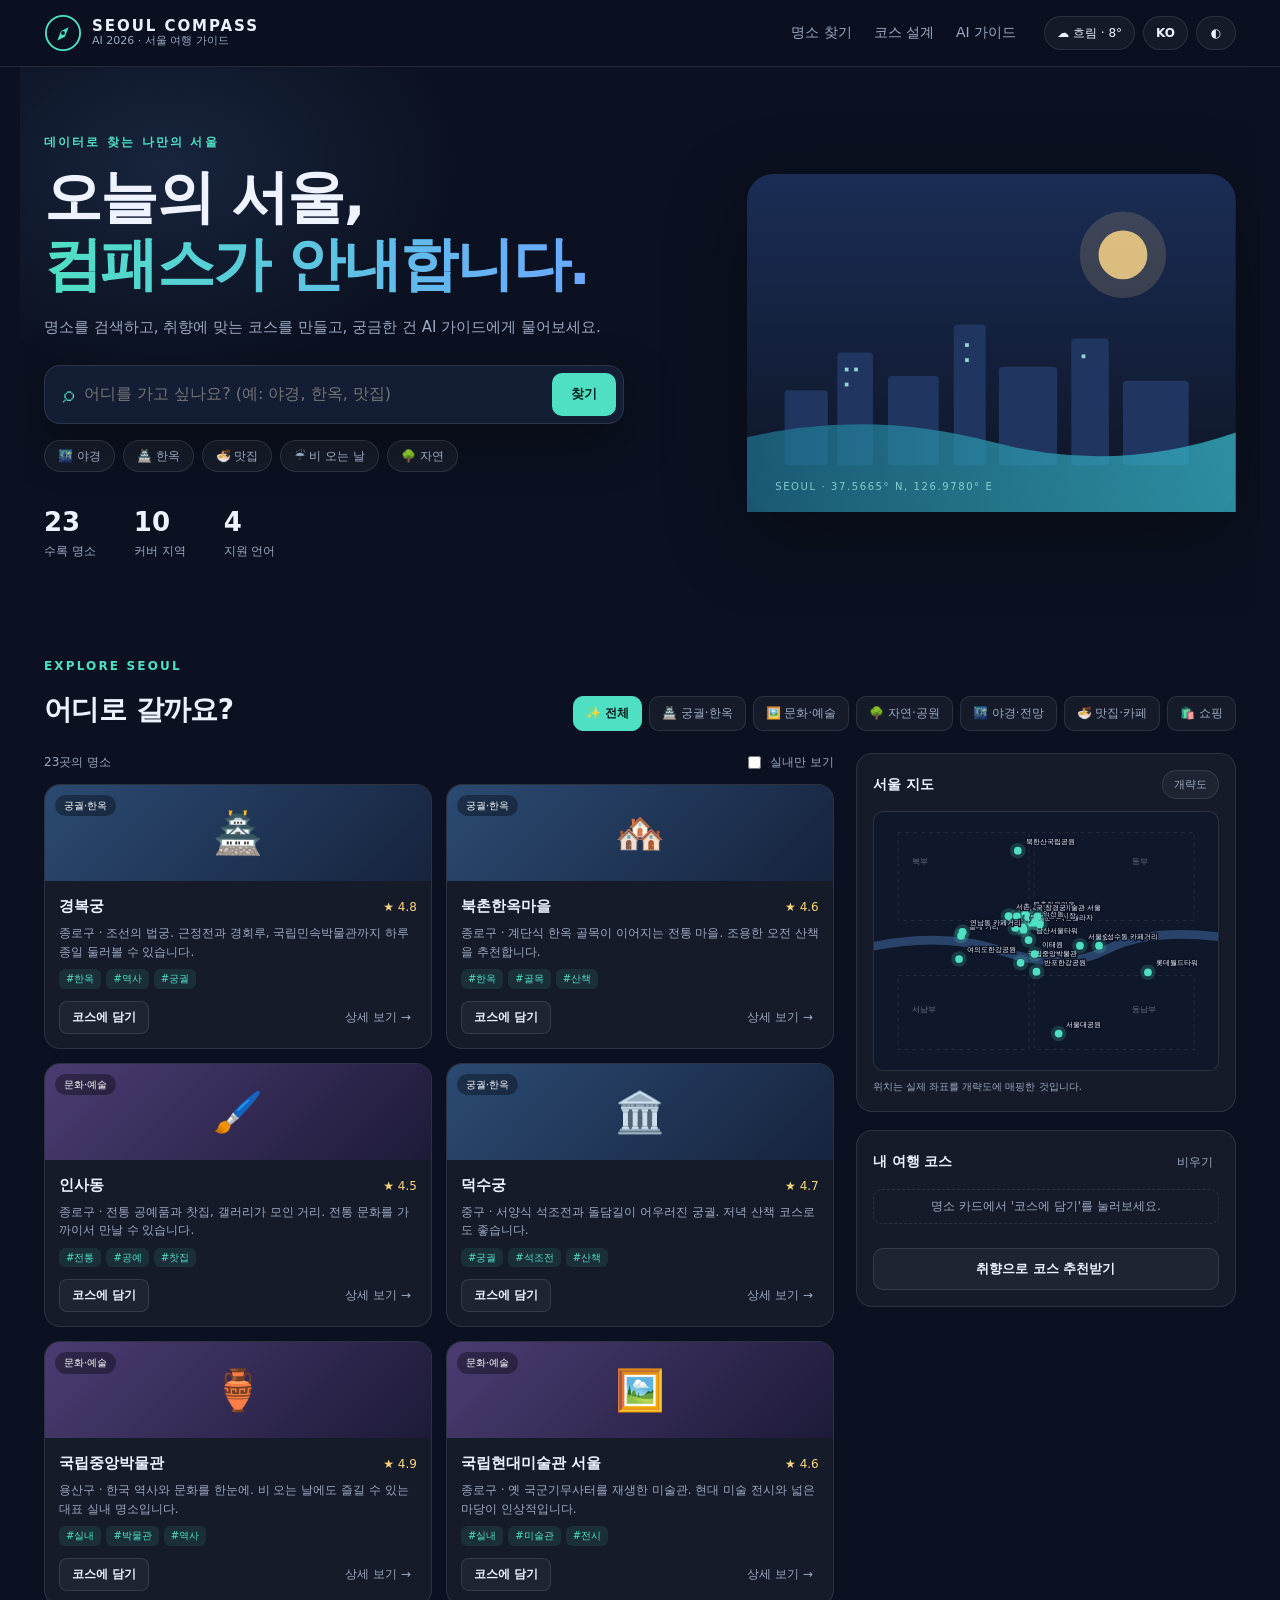
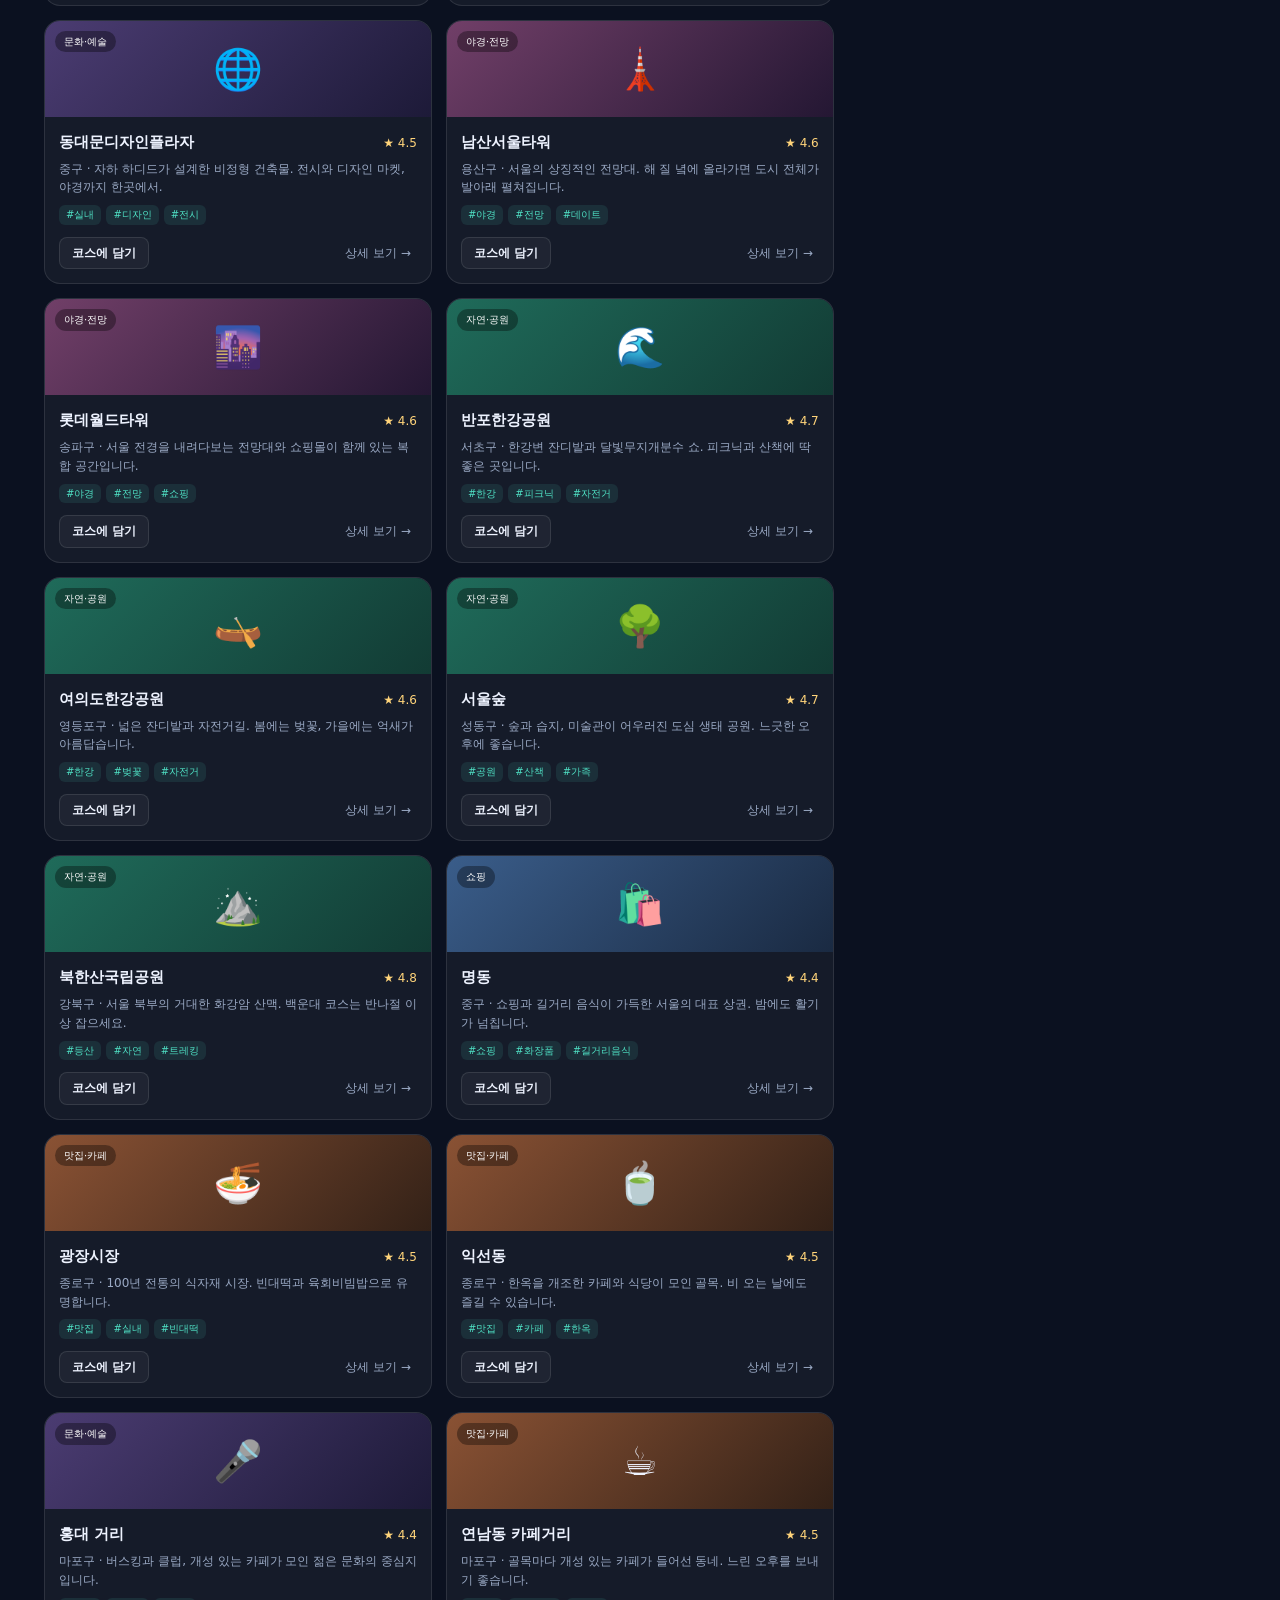
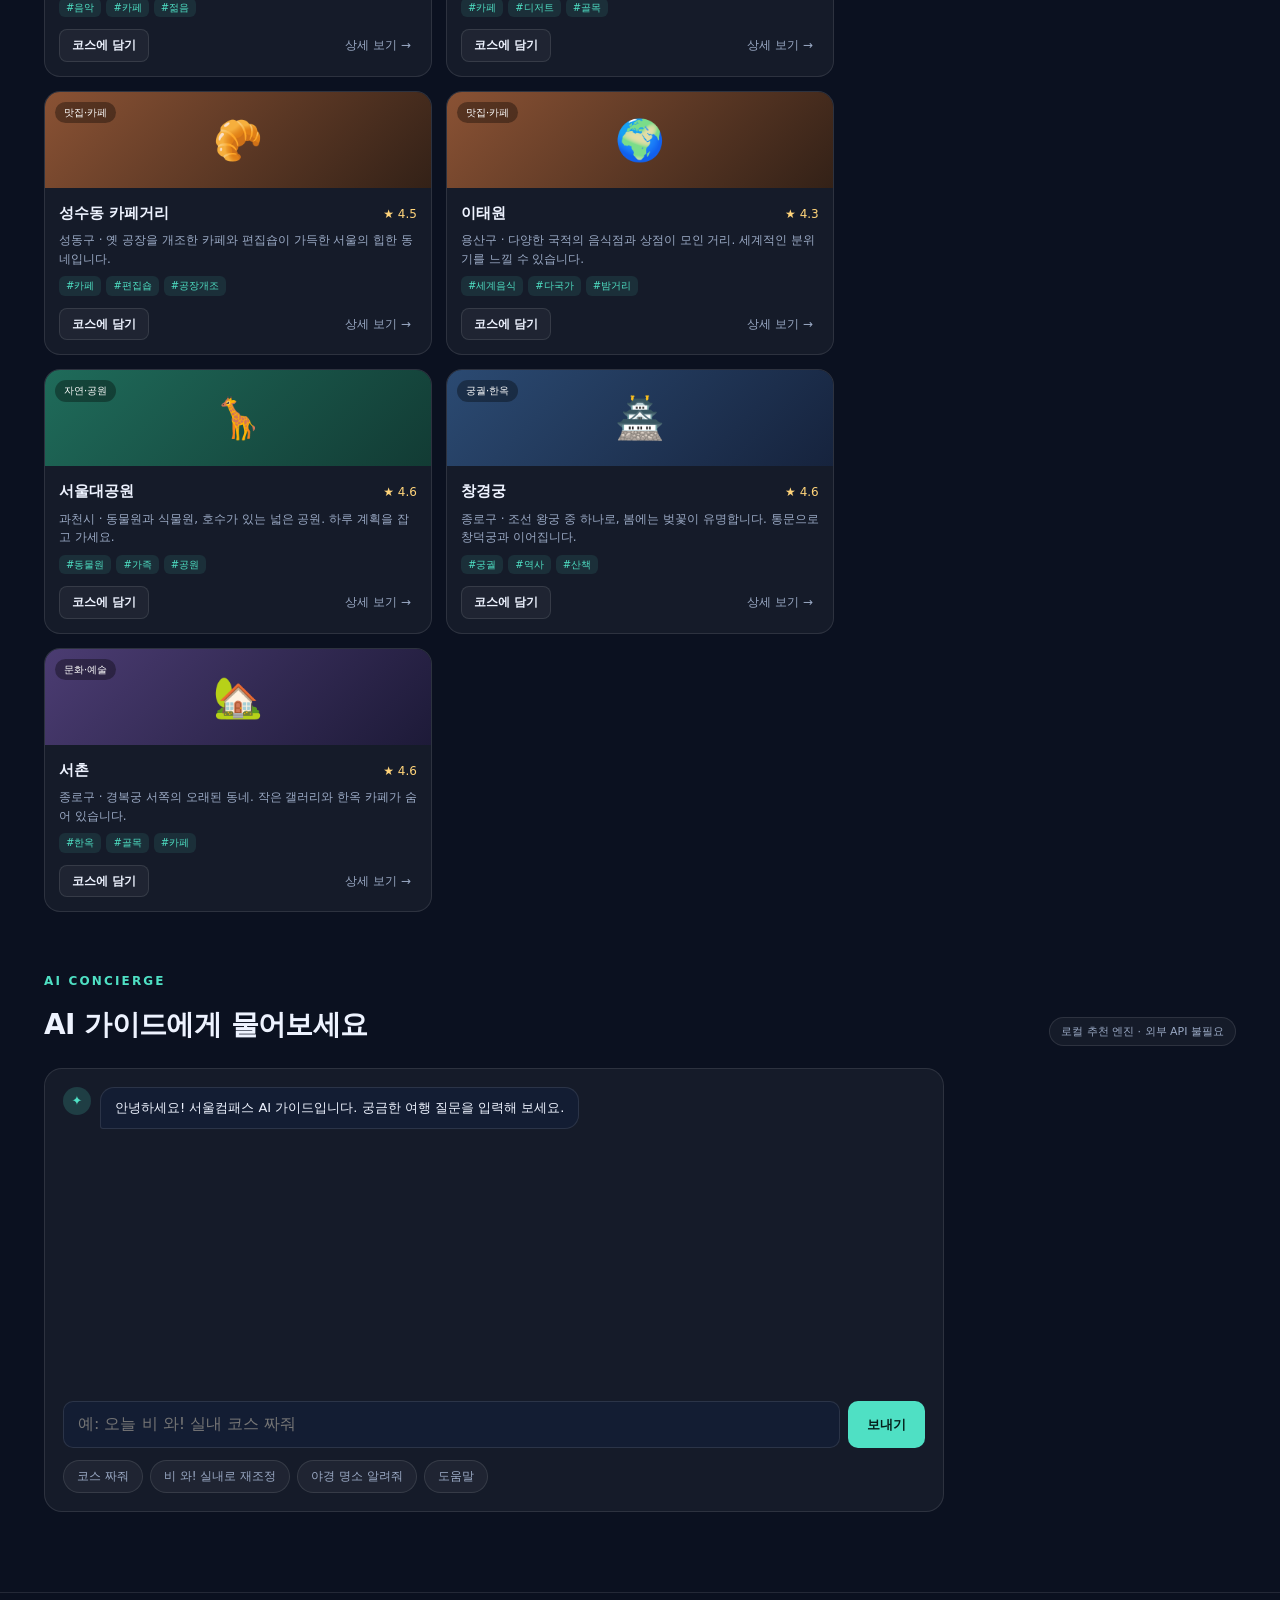
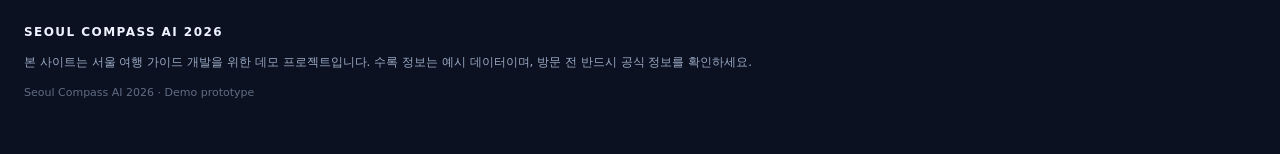
==== index.html @ a80f441b "Add Seoul travel guide web prototype (Seoul Compass AI 2026)" ====
<!DOCTYPE html>
<html lang="ko">
<head>
  <meta charset="UTF-8" />
  <meta name="viewport" content="width=device-width, initial-scale=1.0" />
  <title>Seoul Compass AI 2026 — 서울 여행 가이드</title>
  <meta name="description" content="서울 관광 명소를 찾고, 코스를 설계하고, AI 컨시어지에게 여행을 물어보는 서울 여행 가이드 데모입니다." />
  <link rel="stylesheet" href="assets/styles.css" />
</head>
<body data-theme="dark">
  <header class="site-header">
    <div class="header-inner">
      <a class="brand" href="#top" aria-label="Seoul Compass AI 홈">
        <span class="brand-mark" aria-hidden="true">
          <svg viewBox="0 0 40 40" width="38" height="38"><circle cx="20" cy="20" r="18" fill="none" stroke="currentColor" stroke-width="2"/><path d="M26 14l-4 10-8 4 4-10z" fill="currentColor"/><circle cx="20" cy="20" r="2" fill="#0d1424"/></svg>
        </span>
        <span class="brand-text"><strong>SEOUL COMPASS</strong><small>AI 2026 · 서울 여행 가이드</small></span>
      </a>
      <nav class="top-nav" aria-label="주 메뉴">
        <a href="#explore" data-i18n="nav.explore">명소 찾기</a>
        <a href="#course" data-i18n="nav.course">코스 설계</a>
        <a href="#guide" data-i18n="nav.guide">AI 가이드</a>
      </nav>
      <div class="header-actions">
        <button id="weatherChip" class="chip weather-chip" type="button" title="계절 기반 추정 날씨">☀ 맑음 · 22°</button>
        <button id="langBtn" class="icon-btn" type="button" title="언어 전환">KO</button>
        <button id="themeBtn" class="icon-btn" type="button" title="테마 전환">◐</button>
      </div>
    </div>
  </header>

  <main id="top">
    <!-- HERO -->
    <section class="hero">
      <div class="hero-glow" aria-hidden="true"></div>
      <div class="hero-inner">
        <p class="eyebrow" data-i18n="hero.eyebrow">데이터로 찾는 나만의 서울</p>
        <h1><span data-i18n="hero.title1">오늘의 서울,</span><br /><em data-i18n="hero.title2">컴패스가 안내합니다.</em></h1>
        <p class="hero-desc" data-i18n="hero.desc">명소를 검색하고, 취향에 맞는 코스를 만들고, 궁금한 건 AI 가이드에게 물어보세요.</p>
        <div class="hero-search">
          <span class="search-icon" aria-hidden="true">⌕</span>
          <input id="searchInput" type="search" placeholder="어디를 가고 싶나요? (예: 야경, 한옥, 맛집)" aria-label="명소 검색" data-i18n-ph="hero.search" />
          <button id="searchBtn" class="btn primary" type="button" data-i18n="hero.searchBtn">찾기</button>
        </div>
        <div class="quick-chips" id="quickChips">
          <button type="button" data-query="야경">🌃 야경</button>
          <button type="button" data-query="한옥">🏯 한옥</button>
          <button type="button" data-query="맛집">🍜 맛집</button>
          <button type="button" data-query="실내">☔ 비 오는 날</button>
          <button type="button" data-query="자연">🌳 자연</button>
        </div>
        <div class="hero-stats">
          <div><strong id="statSpots">0</strong><span data-i18n="stat.spots">수록 명소</span></div>
          <div><strong id="statAreas">0</strong><span data-i18n="stat.areas">커버 지역</span></div>
          <div><strong>4</strong><span data-i18n="stat.langs">지원 언어</span></div>
        </div>
      </div>
      <div class="hero-art" aria-hidden="true">
        <svg viewBox="0 0 520 360" class="skyline">
          <defs>
            <linearGradient id="sky" x1="0" y1="0" x2="0" y2="1"><stop offset="0" stop-color="#1b2d55"/><stop offset="1" stop-color="#0d1424"/></linearGradient>
            <linearGradient id="river" x1="0" y1="0" x2="1" y2="0"><stop offset="0" stop-color="#1e6f8c"/><stop offset="1" stop-color="#37b6c9"/></linearGradient>
          </defs>
          <rect width="520" height="360" rx="28" fill="url(#sky)"/>
          <circle cx="400" cy="86" r="46" fill="#f7d488" opacity=".16"/>
          <circle cx="400" cy="86" r="26" fill="#f7d488" opacity=".85"/>
          <g fill="#20355f">
            <rect x="40" y="230" width="46" height="80" rx="4"/><rect x="96" y="190" width="38" height="120" rx="4"/>
            <rect x="150" y="215" width="54" height="95" rx="4"/><rect x="220" y="160" width="34" height="150" rx="4"/>
            <rect x="268" y="205" width="62" height="105" rx="4"/><rect x="345" y="175" width="40" height="135" rx="4"/>
            <rect x="400" y="220" width="70" height="90" rx="4"/>
          </g>
          <path d="M0 280 Q130 250 260 285 T520 275 L520 360 L0 360Z" fill="url(#river)" opacity=".75"/>
          <g fill="#9fe8df" opacity=".9">
            <rect x="104" y="206" width="4" height="4"/><rect x="114" y="206" width="4" height="4"/><rect x="104" y="222" width="4" height="4"/>
            <rect x="232" y="180" width="4" height="4"/><rect x="232" y="196" width="4" height="4"/><rect x="356" y="192" width="4" height="4"/>
          </g>
        </svg>
        <div class="art-caption">SEOUL · 37.5665° N, 126.9780° E</div>
      </div>
    </section>

    <!-- EXPLORE -->
    <section id="explore" class="section">
      <div class="section-head">
        <div>
          <p class="eyebrow" data-i18n="explore.eyebrow">EXPLORE SEOUL</p>
          <h2 data-i18n="explore.title">어디로 갈까요?</h2>
        </div>
        <div class="filters" id="filters" role="group" aria-label="카테고리 필터"></div>
      </div>
      <div class="explore-grid">
        <div class="spots-column">
          <div class="result-bar">
            <span id="resultCount" aria-live="polite">—</span>
            <label class="toggle"><input type="checkbox" id="indoorToggle" /><span data-i18n="explore.indoor">실내만 보기</span></label>
          </div>
          <div id="spotList" class="spot-list"></div>
        </div>

        <aside class="side-column">
          <div class="panel map-panel">
            <div class="panel-head"><h3 data-i18n="map.title">서울 지도</h3><span class="badge" data-i18n="map.badge">개략도</span></div>
            <div class="map-wrap">
              <svg id="seoulMap" viewBox="0 0 400 300" role="img" aria-label="서울 명소 위치 개략도">
                <rect x="0" y="0" width="400" height="300" rx="14" class="map-bg" />
                <g class="map-districts">
                  <path d="M28 24 H180 V126 H28Z"/><path d="M186 24 H372 V126 H186Z"/>
                  <path d="M28 190 H180 V276 H28Z"/><path d="M186 190 H372 V276 H186Z"/>
                </g>
                <path class="map-river" d="M-10 158 Q80 138 150 162 T270 160 T410 146" />
                <text x="44" y="60" class="map-label">북부</text>
                <text x="300" y="60" class="map-label">동부</text>
                <text x="44" y="232" class="map-label">서남부</text>
                <text x="300" y="232" class="map-label">동남부</text>
                <g id="mapMarkers"></g>
              </svg>
            </div>
            <p class="map-note" data-i18n="map.note">위치는 실제 좌표를 개략도에 매핑한 것입니다.</p>
          </div>

          <div class="panel course-panel" id="course">
            <div class="panel-head"><h3 data-i18n="course.title">내 여행 코스</h3><button id="clearCourse" class="link-btn" type="button" data-i18n="course.clear">비우기</button></div>
            <ol id="courseList" class="course-list"><li class="empty" data-i18n="course.empty">명소 카드에서 '코스에 담기'를 눌러보세요.</li></ol>
            <div id="courseSummary" class="course-summary" hidden></div>
            <button id="recommendBtn" class="btn outline full" type="button" data-i18n="course.recommend">취향으로 코스 추천받기</button>
          </div>
        </aside>
      </div>
    </section>

    <!-- GUIDE -->
    <section id="guide" class="section guide-section">
      <div class="section-head">
        <div>
          <p class="eyebrow" data-i18n="guide.eyebrow">AI CONCIERGE</p>
          <h2 data-i18n="guide.title">AI 가이드에게 물어보세요</h2>
        </div>
        <span class="badge" data-i18n="guide.badge">로컬 추천 엔진 · 외부 API 불필요</span>
      </div>
      <div class="chat-panel">
        <div id="chatLog" class="chat-log" aria-live="polite"></div>
        <form id="chatForm" class="chat-form">
          <input id="chatInput" type="text" autocomplete="off" placeholder="예: 오늘 비 와! 실내 코스 짜줘" aria-label="AI 가이드 메시지" data-i18n-ph="guide.placeholder" />
          <button class="btn primary" type="submit" data-i18n="guide.send">보내기</button>
        </form>
        <div class="chat-suggestions" id="chatSuggestions">
          <button type="button" data-message="코스 짜줘">코스 짜줘</button>
          <button type="button" data-message="비 와! 실내로 재조정">비 와! 실내로 재조정</button>
          <button type="button" data-message="야경 명소 알려줘">야경 명소 알려줘</button>
          <button type="button" data-message="도움말">도움말</button>
        </div>
      </div>
    </section>
  </main>

  <footer class="site-footer">
    <div class="footer-inner">
      <strong>SEOUL COMPASS AI 2026</strong>
      <p data-i18n="footer.note">본 사이트는 서울 여행 가이드 개발을 위한 데모 프로젝트입니다. 수록 정보는 예시 데이터이며, 방문 전 반드시 공식 정보를 확인하세요.</p>
      <p class="footer-meta">Seoul Compass AI 2026 · Demo prototype</p>
    </div>
  </footer>

  <!-- DETAIL MODAL -->
  <div id="modal" class="modal" hidden>
    <div class="modal-backdrop" data-close></div>
    <div class="modal-card" role="dialog" aria-modal="true" aria-labelledby="modalTitle">
      <button class="modal-close" type="button" data-close aria-label="닫기">×</button>
      <div id="modalBody"></div>
    </div>
  </div>

  <script src="assets/data.js"></script>
  <script src="assets/app.js"></script>
</body>
</html>
---- assets/styles.css ----
/* Seoul Compass AI 2026 — 스타일시트 */
:root {
  --bg: #0b1120;
  --bg-2: #111a2e;
  --panel: rgba(255, 255, 255, .045);
  --panel-solid: #131d33;
  --line: rgba(255, 255, 255, .1);
  --text: #eef3ff;
  --muted: #9aa9c4;
  --accent: #4fe0c4;
  --accent-2: #6aa8ff;
  --accent-3: #ff8a7a;
  --shadow: 0 18px 50px rgba(0, 0, 0, .35);
}
body[data-theme="light"] {
  --bg: #f6f4ef;
  --bg-2: #ffffff;
  --panel: rgba(20, 32, 58, .035);
  --panel-solid: #ffffff;
  --line: rgba(20, 32, 58, .12);
  --text: #17223b;
  --muted: #66738d;
  --accent: #0e8f7e;
  --accent-2: #3568c8;
  --accent-3: #c2503f;
  --shadow: 0 18px 45px rgba(20, 32, 58, .12);
}

* { box-sizing: border-box; }
html { scroll-behavior: smooth; }
body {
  margin: 0;
  background: radial-gradient(1000px 620px at 78% -10%, rgba(79, 224, 196, .12), transparent 60%), var(--bg);
  color: var(--text);
  font-family: "Pretendard", "Apple SD Gothic Neo", "Malgun Gothic", system-ui, -apple-system, "Segoe UI", sans-serif;
  line-height: 1.55;
  transition: background .25s, color .25s;
}
a { color: inherit; text-decoration: none; }
button, input { font: inherit; }
button { cursor: pointer; }

/* Header */
.site-header {
  position: sticky; top: 0; z-index: 40;
  backdrop-filter: blur(18px);
  background: color-mix(in srgb, var(--bg) 78%, transparent);
  border-bottom: 1px solid var(--line);
}
.header-inner { max-width: 1240px; margin: auto; padding: 14px 24px; display: flex; align-items: center; gap: 28px; }
.brand { display: flex; align-items: center; gap: 10px; }
.brand-mark { color: var(--accent); display: flex; }
.brand-text { display: flex; flex-direction: column; line-height: 1.15; }
.brand-text strong { letter-spacing: .13em; font-size: 15px; }
.brand-text small { color: var(--muted); font-size: 11px; }
.top-nav { display: flex; gap: 22px; margin-left: auto; font-size: 14px; color: var(--muted); }
.top-nav a:hover { color: var(--accent); }
.header-actions { display: flex; gap: 8px; align-items: center; }
.chip, .icon-btn {
  border: 1px solid var(--line); background: var(--panel); color: var(--text);
  border-radius: 999px; padding: 7px 12px; font-size: 12px;
}
.chip:hover, .icon-btn:hover { border-color: var(--accent); color: var(--accent); }
.icon-btn { min-width: 40px; font-weight: 700; }

/* Hero */
.hero { position: relative; overflow: hidden; max-width: 1240px; margin: auto; padding: 66px 24px 56px; display: grid; grid-template-columns: 1.15fr .85fr; gap: 42px; align-items: center; }
.hero-glow { position: absolute; inset: 0; pointer-events: none; background: radial-gradient(420px 300px at 12% 18%, rgba(106, 168, 255, .13), transparent 70%); }
.hero-inner { position: relative; }
.eyebrow { color: var(--accent); font-size: 12px; letter-spacing: .18em; font-weight: 700; text-transform: uppercase; margin: 0 0 12px; }
.hero h1 { font-size: clamp(34px, 4.6vw, 58px); line-height: 1.16; margin: 0 0 18px; letter-spacing: -.03em; }
.hero h1 em { font-style: normal; background: linear-gradient(90deg, var(--accent), var(--accent-2)); -webkit-background-clip: text; background-clip: text; color: transparent; }
.hero-desc { color: var(--muted); max-width: 560px; margin: 0 0 26px; font-size: 15px; }
.hero-search { display: flex; align-items: center; gap: 8px; background: var(--panel-solid); border: 1px solid var(--line); border-radius: 16px; padding: 7px 7px 7px 18px; max-width: 580px; box-shadow: var(--shadow); }
.hero-search:focus-within { border-color: var(--accent); }
.search-icon { color: var(--accent); font-size: 22px; }
.hero-search input { flex: 1; background: none; border: 0; outline: 0; color: var(--text); min-width: 0; }
.quick-chips { display: flex; flex-wrap: wrap; gap: 8px; margin: 16px 0 30px; }
.quick-chips button, .chat-suggestions button { border: 1px solid var(--line); background: var(--panel); color: var(--muted); border-radius: 999px; padding: 6px 13px; font-size: 12px; }
.quick-chips button:hover, .chat-suggestions button:hover { color: var(--accent); border-color: var(--accent); }
.hero-stats { display: flex; gap: 38px; }
.hero-stats div { display: flex; flex-direction: column; }
.hero-stats strong { font-size: 26px; color: var(--text); }
.hero-stats span { font-size: 12px; color: var(--muted); }
.hero-art { position: relative; }
.skyline { width: 100%; filter: drop-shadow(0 24px 40px rgba(0, 0, 0, .35)); }
.art-caption { position: absolute; bottom: 26px; left: 28px; font-size: 10px; letter-spacing: .16em; color: #9fe8df; opacity: .8; }

/* Sections */
.section { max-width: 1240px; margin: auto; padding: 40px 24px; }
.section-head { display: flex; align-items: flex-end; justify-content: space-between; gap: 20px; margin-bottom: 22px; flex-wrap: wrap; }
.section-head h2 { font-size: 28px; margin: 0; letter-spacing: -.02em; }
.filters { display: flex; gap: 7px; flex-wrap: wrap; }
.filter-btn { border: 1px solid var(--line); background: var(--panel); color: var(--muted); border-radius: 10px; padding: 7px 12px; font-size: 12px; }
.filter-btn.active { color: #071a17; background: var(--accent); border-color: var(--accent); font-weight: 700; }
.badge { border: 1px solid var(--line); background: var(--panel); color: var(--muted); border-radius: 999px; padding: 5px 11px; font-size: 11px; }

/* Buttons */
.btn { border-radius: 10px; border: 1px solid transparent; padding: 10px 18px; font-weight: 700; font-size: 13px; }
.btn.primary { background: var(--accent); color: #06201c; }
.btn.primary:hover { filter: brightness(1.08); }
.btn.outline { border-color: var(--line); background: var(--panel); color: var(--text); }
.btn.outline:hover { border-color: var(--accent); color: var(--accent); }
.btn.small { padding: 6px 12px; font-size: 12px; border-radius: 8px; }
.btn.full { width: 100%; }
.btn.added { background: var(--accent-2); color: #06152e; }
.link-btn { border: 0; background: none; color: var(--muted); font-size: 12px; padding: 6px; }
.link-btn:hover { color: var(--accent); }

/* Explore grid */
.explore-grid { display: grid; grid-template-columns: 1.35fr .65fr; gap: 22px; align-items: start; }
.result-bar { display: flex; justify-content: space-between; align-items: center; color: var(--muted); font-size: 12px; margin-bottom: 12px; }
.toggle { display: flex; gap: 6px; align-items: center; cursor: pointer; }
.toggle input { accent-color: var(--accent); }
.spot-list { display: grid; grid-template-columns: repeat(2, minmax(0, 1fr)); gap: 14px; }
.spot-card { border: 1px solid var(--line); background: var(--panel); border-radius: 16px; overflow: hidden; cursor: pointer; transition: transform .18s, border-color .18s; }
.spot-card:hover { transform: translateY(-3px); border-color: var(--accent); }
.spot-thumb { height: 96px; display: flex; align-items: center; justify-content: center; position: relative; font-size: 40px; }
.spot-thumb.cat-heritage { background: linear-gradient(135deg, #2b4a72, #16233d); }
.spot-thumb.cat-culture { background: linear-gradient(135deg, #4b3c72, #1d1a38); }
.spot-thumb.cat-nature { background: linear-gradient(135deg, #1f6b5a, #123b34); }
.spot-thumb.cat-night { background: linear-gradient(135deg, #713f68, #241733); }
.spot-thumb.cat-food { background: linear-gradient(135deg, #8a5234, #332117); }
.spot-thumb.cat-shopping { background: linear-gradient(135deg, #3a5d8a, #1a2a42); }
.thumb-cat { position: absolute; left: 10px; top: 10px; background: rgba(0, 0, 0, .35); color: #fff; padding: 3px 9px; border-radius: 999px; font-size: 10px; }
.spot-info { padding: 14px; }
.spot-title-row { display: flex; justify-content: space-between; gap: 8px; align-items: baseline; }
.spot-title-row h3 { font-size: 15px; margin: 0; }
.rating { font-size: 12px; color: #ffd47a; white-space: nowrap; }
.spot-sub { color: var(--muted); font-size: 12px; margin: 6px 0 8px; display: -webkit-box; -webkit-line-clamp: 2; -webkit-box-orient: vertical; overflow: hidden; min-height: 36px; }
.tag-row { display: flex; gap: 5px; flex-wrap: wrap; }
.tag { color: var(--accent); font-size: 10px; background: color-mix(in srgb, var(--accent) 10%, transparent); padding: 2px 7px; border-radius: 6px; }
.card-actions { display: flex; justify-content: space-between; align-items: center; margin-top: 12px; }
.empty-state { grid-column: 1 / -1; text-align: center; padding: 60px 20px; border: 1px dashed var(--line); border-radius: 16px; color: var(--muted); }

/* Side panels */
.side-column { display: flex; flex-direction: column; gap: 18px; position: sticky; top: 84px; }
.panel { border: 1px solid var(--line); background: var(--panel); border-radius: 16px; padding: 16px; }
.panel-head { display: flex; justify-content: space-between; align-items: center; margin-bottom: 12px; }
.panel-head h3 { font-size: 14px; margin: 0; }
.map-wrap { border-radius: 10px; overflow: hidden; border: 1px solid var(--line); }
#seoulMap { display: block; width: 100%; }
.map-bg { fill: color-mix(in srgb, var(--bg-2) 70%, var(--bg)); }
.map-districts path { fill: none; stroke: var(--line); stroke-dasharray: 4 5; }
.map-river { fill: none; stroke: var(--accent-2); stroke-width: 10; opacity: .3; }
.map-label { fill: var(--muted); font-size: 9px; opacity: .6; }
.marker { cursor: pointer; }
.marker-halo { fill: var(--accent); opacity: .18; }
.marker-dot { fill: var(--accent); }
.marker.active .marker-halo { fill: var(--accent-3); opacity: .35; }
.marker.active .marker-dot { fill: var(--accent-3); }
.marker text { fill: var(--text); font-size: 8px; paint-order: stroke; stroke: var(--bg); stroke-width: 3px; }
.map-note { color: var(--muted); font-size: 10px; margin: 8px 0 0; }
.course-list { list-style: none; padding: 0; margin: 0; display: flex; flex-direction: column; gap: 7px; }
.course-list li { display: flex; align-items: center; gap: 9px; font-size: 13px; background: var(--panel); border: 1px solid var(--line); padding: 7px 9px; border-radius: 9px; }
.course-list li.empty { color: var(--muted); background: none; border-style: dashed; justify-content: center; font-size: 12px; }
.course-num { width: 20px; height: 20px; border-radius: 50%; background: var(--accent); color: #06201c; font-size: 11px; font-weight: 800; display: grid; place-items: center; }
.course-name { flex: 1; }
.remove-btn { border: 0; background: none; color: var(--muted); font-size: 17px; line-height: 1; }
.remove-btn:hover { color: var(--accent-3); }
.course-summary { display: flex; gap: 16px; margin: 12px 0; font-size: 12px; color: var(--muted); }
.course-summary div { display: flex; flex-direction: column; }
.course-summary strong { color: var(--text); font-size: 15px; }

/* Guide / chat */
.guide-section { padding-top: 20px; }
.chat-panel { border: 1px solid var(--line); background: var(--panel); border-radius: 18px; padding: 18px; max-width: 900px; }
.chat-log { height: 300px; overflow-y: auto; display: flex; flex-direction: column; gap: 12px; padding-right: 6px; }
.chat-row { display: flex; gap: 9px; align-items: flex-start; }
.chat-row.user { flex-direction: row-reverse; }
.avatar { width: 28px; height: 28px; border-radius: 50%; display: grid; place-items: center; background: color-mix(in srgb, var(--accent) 18%, transparent); color: var(--accent); font-size: 13px; flex: 0 0 auto; }
.chat-row.user .avatar { background: var(--panel); color: var(--text); }
.bubble { max-width: 78%; padding: 10px 14px; border-radius: 14px 14px 14px 3px; background: var(--panel-solid); border: 1px solid var(--line); font-size: 13px; white-space: pre-wrap; }
.chat-row.user .bubble { background: color-mix(in srgb, var(--accent) 15%, var(--panel-solid)); border-radius: 14px 14px 3px 14px; }
.chat-form { display: flex; gap: 8px; margin-top: 14px; }
.chat-form input { flex: 1; background: var(--panel-solid); border: 1px solid var(--line); color: var(--text); border-radius: 10px; padding: 10px 14px; outline: none; }
.chat-form input:focus { border-color: var(--accent); }
.chat-suggestions { display: flex; gap: 7px; flex-wrap: wrap; margin-top: 12px; }

/* Footer */
.site-footer { border-top: 1px solid var(--line); margin-top: 40px; padding: 30px 24px 42px; }
.footer-inner { max-width: 1240px; margin: auto; color: var(--muted); font-size: 12px; }
.footer-inner strong { color: var(--text); letter-spacing: .12em; }
.footer-meta { opacity: .6; font-size: 11px; }

/* Modal */
.modal { position: fixed; inset: 0; z-index: 100; display: grid; place-items: center; padding: 20px; }
.modal[hidden] { display: none; }
.modal-backdrop { position: absolute; inset: 0; background: rgba(4, 8, 18, .72); backdrop-filter: blur(5px); }
.modal-card { position: relative; width: min(520px, 100%); max-height: 88vh; overflow-y: auto; background: var(--panel-solid); border: 1px solid var(--line); border-radius: 20px; box-shadow: var(--shadow); }
.modal-close { position: absolute; right: 14px; top: 12px; z-index: 2; width: 30px; height: 30px; border-radius: 50%; border: 1px solid var(--line); background: rgba(0, 0, 0, .3); color: #fff; font-size: 20px; }
.modal-hero { height: 130px; display: grid; place-items: center; font-size: 54px; }
.modal-content { padding: 20px 22px 24px; }
.modal-content h2 { margin: 0 0 10px; font-size: 22px; }
.modal-content h2 small { display: block; font-size: 11px; color: var(--muted); font-weight: 400; }
.modal-desc { font-size: 13px; color: var(--muted); }
.modal-meta { display: grid; grid-template-columns: repeat(3, 1fr); gap: 10px; margin: 18px 0; }
.modal-meta div { border: 1px solid var(--line); border-radius: 10px; padding: 10px; }
.modal-meta span { font-size: 15px; }
.modal-meta b { display: block; font-size: 11px; color: var(--muted); margin: 2px 0 4px; }
.modal-meta p { margin: 0; font-size: 11px; }
.modal-tip { font-size: 12px; color: var(--accent); }

/* Responsive */
@media (max-width: 960px) {
  .hero { grid-template-columns: 1fr; padding-top: 40px; }
  .hero-art { display: none; }
  .explore-grid { grid-template-columns: 1fr; }
  .side-column { position: static; }
  .top-nav { display: none; }
}
@media (max-width: 620px) {
  .spot-list { grid-template-columns: 1fr; }
  .hero-stats { gap: 20px; }
  .header-inner { padding: 12px 16px; }
  .weather-chip { display: none; }
}
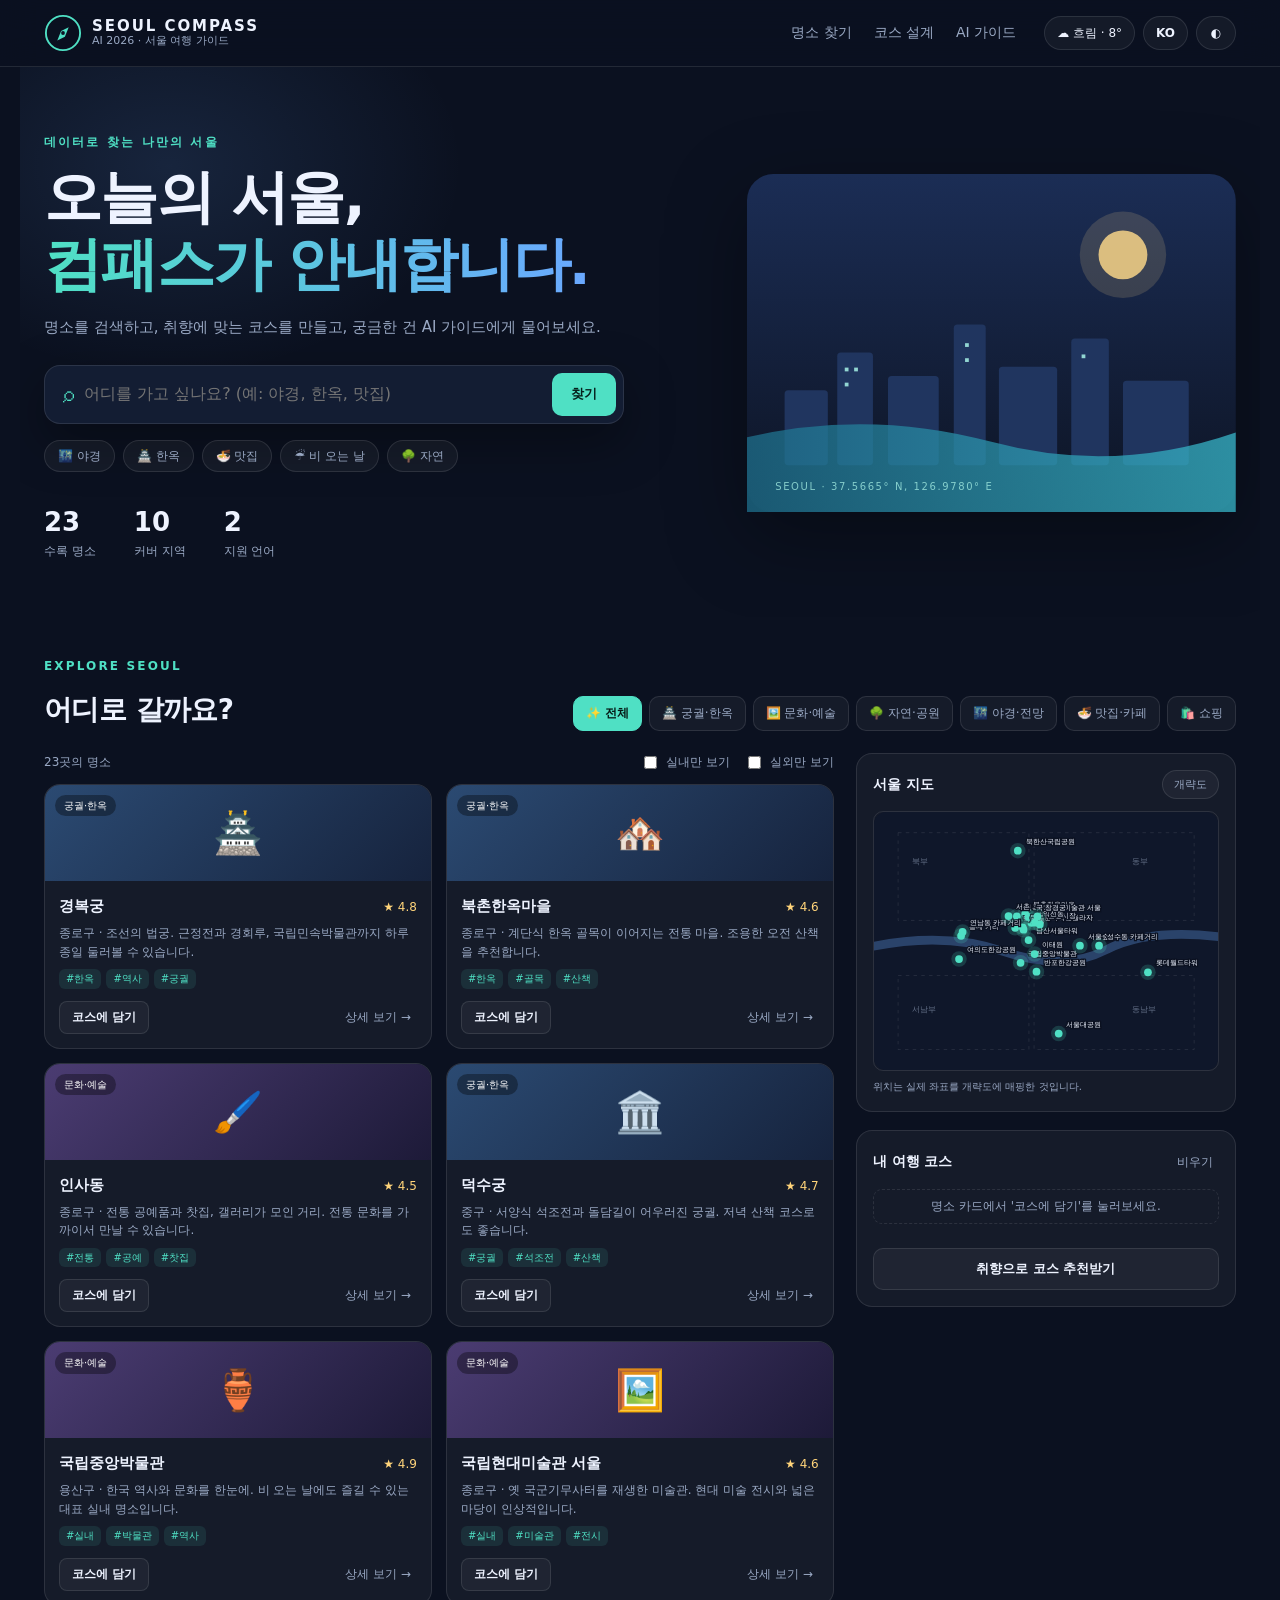
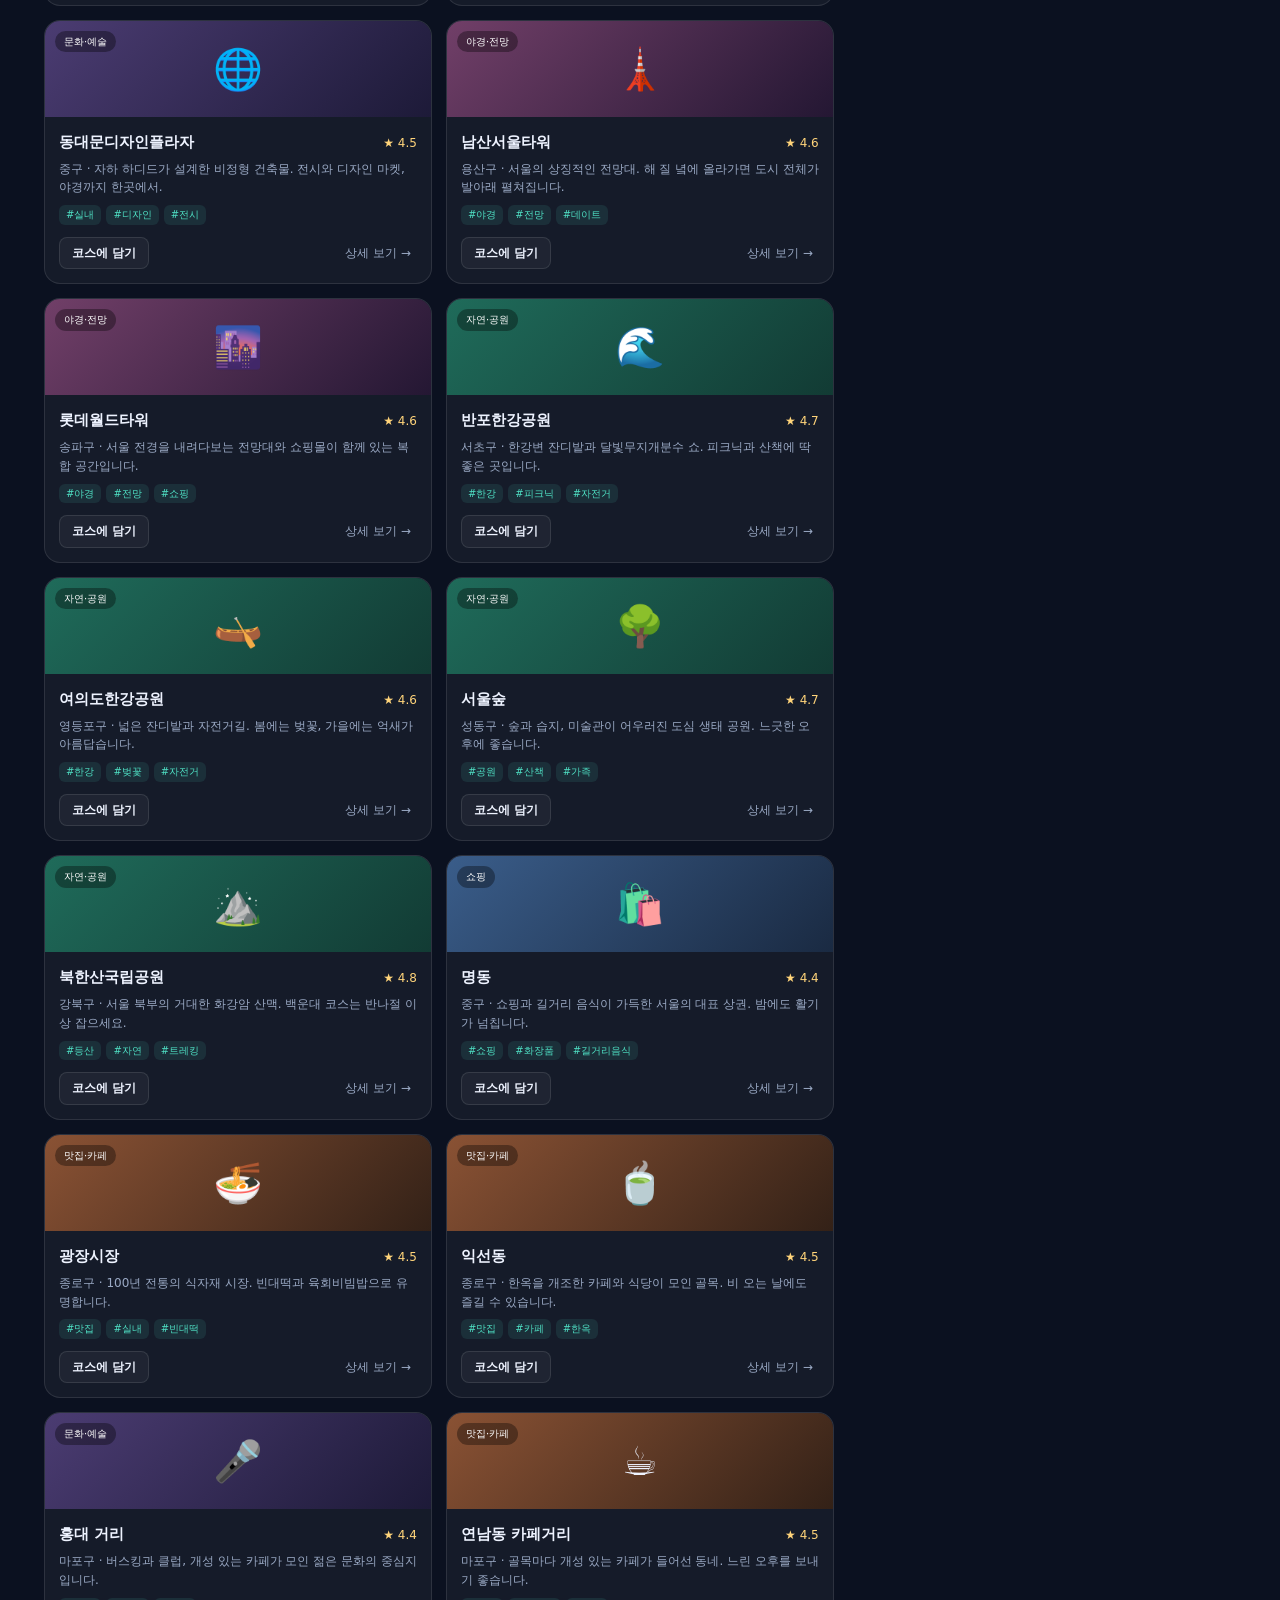
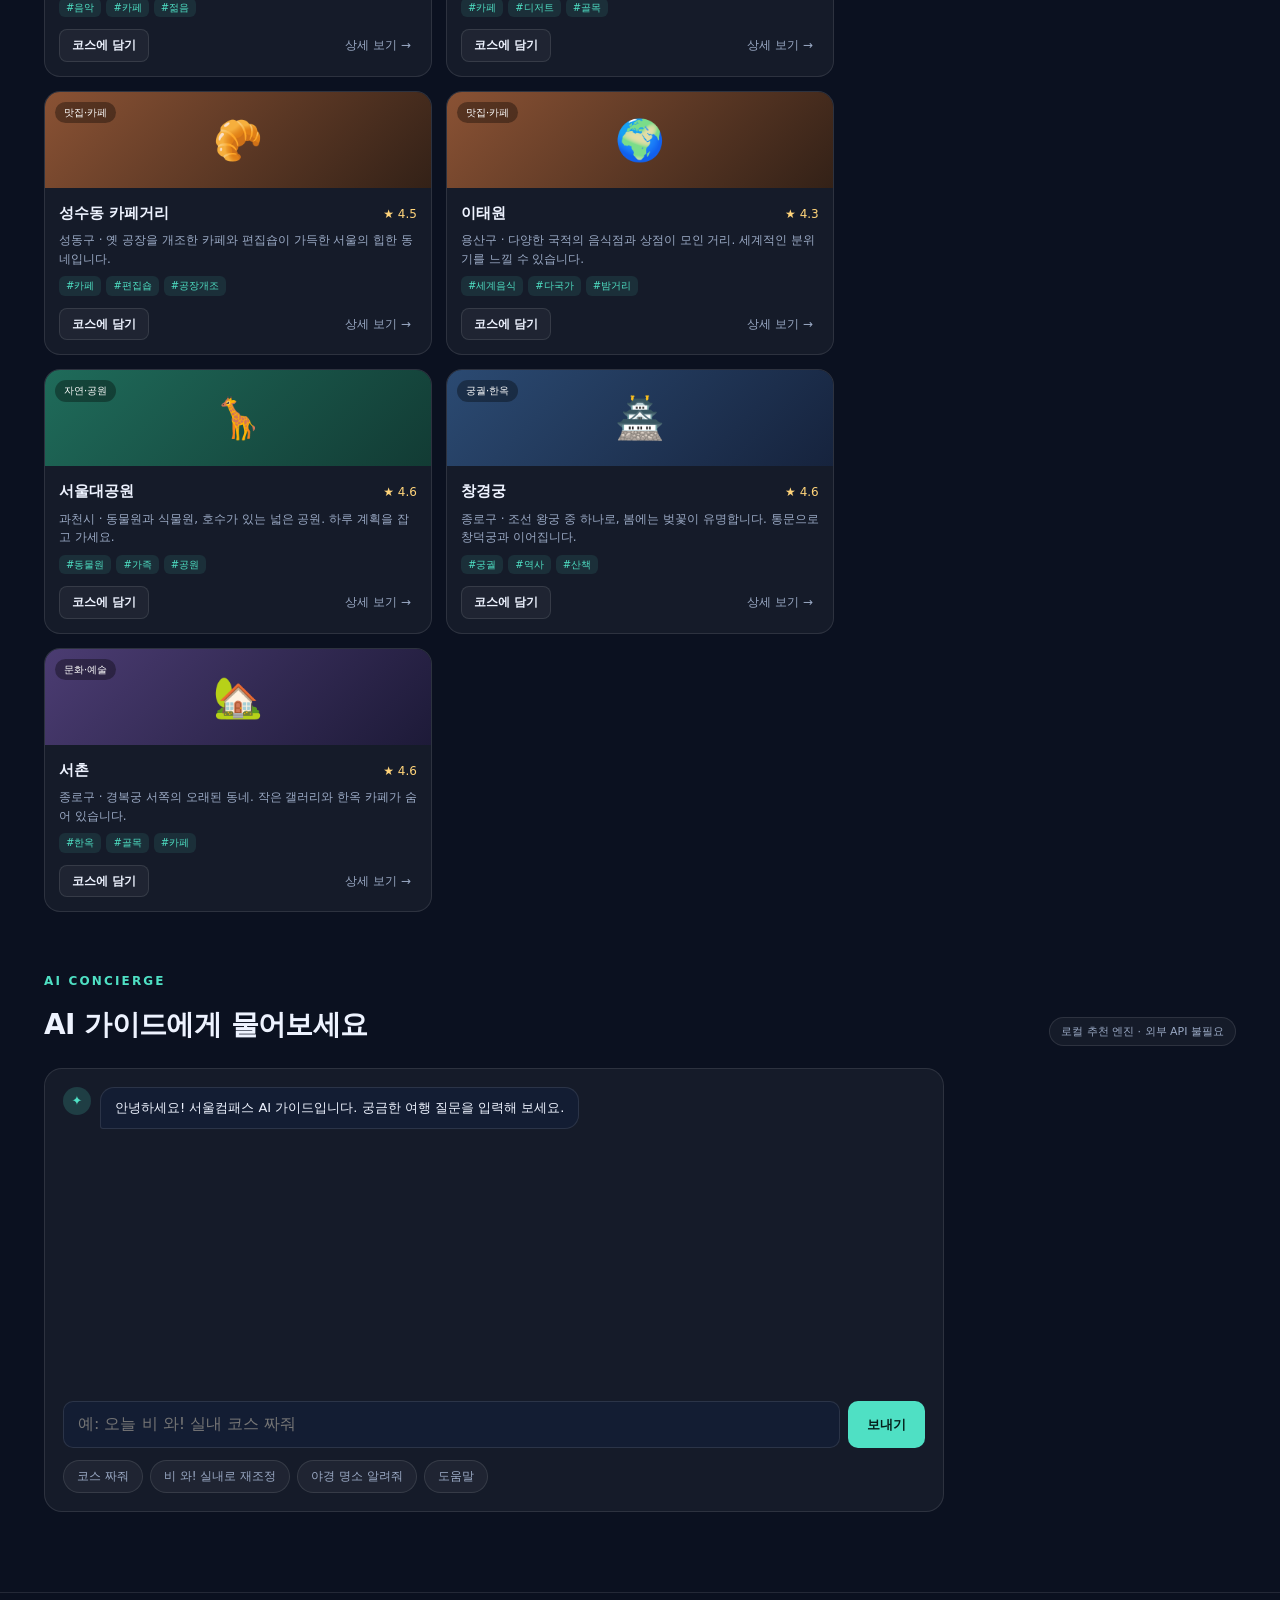
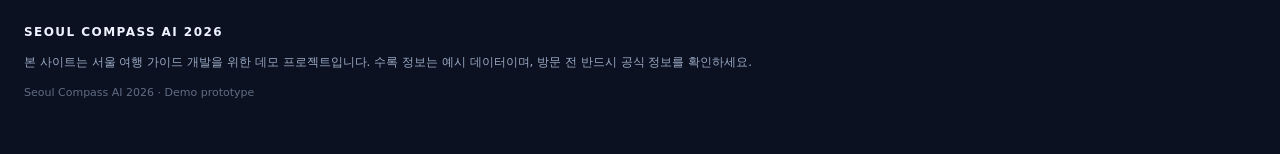
==== commit c8b09b27: "Align app with README: add outdoor filter and fix language count" ====
--- a/index.html
+++ b/index.html
@@ -52,7 +52,7 @@
         <div class="hero-stats">
           <div><strong id="statSpots">0</strong><span data-i18n="stat.spots">수록 명소</span></div>
           <div><strong id="statAreas">0</strong><span data-i18n="stat.areas">커버 지역</span></div>
-          <div><strong>4</strong><span data-i18n="stat.langs">지원 언어</span></div>
+          <div><strong>2</strong><span data-i18n="stat.langs">지원 언어</span></div>
         </div>
       </div>
       <div class="hero-art" aria-hidden="true">
@@ -93,7 +93,10 @@
         <div class="spots-column">
           <div class="result-bar">
             <span id="resultCount" aria-live="polite">—</span>
-            <label class="toggle"><input type="checkbox" id="indoorToggle" /><span data-i18n="explore.indoor">실내만 보기</span></label>
+            <div class="result-toggles">
+              <label class="toggle"><input type="checkbox" id="indoorToggle" /><span data-i18n="explore.indoor">실내만 보기</span></label>
+              <label class="toggle"><input type="checkbox" id="outdoorToggle" /><span data-i18n="explore.outdoor">실외만 보기</span></label>
+            </div>
           </div>
           <div id="spotList" class="spot-list"></div>
         </div>
--- a/assets/styles.css
+++ b/assets/styles.css
@@ -110,6 +110,7 @@
 /* Explore grid */
 .explore-grid { display: grid; grid-template-columns: 1.35fr .65fr; gap: 22px; align-items: start; }
 .result-bar { display: flex; justify-content: space-between; align-items: center; color: var(--muted); font-size: 12px; margin-bottom: 12px; }
+.result-toggles { display: flex; gap: 14px; }
 .toggle { display: flex; gap: 6px; align-items: center; cursor: pointer; }
 .toggle input { accent-color: var(--accent); }
 .spot-list { display: grid; grid-template-columns: repeat(2, minmax(0, 1fr)); gap: 14px; }
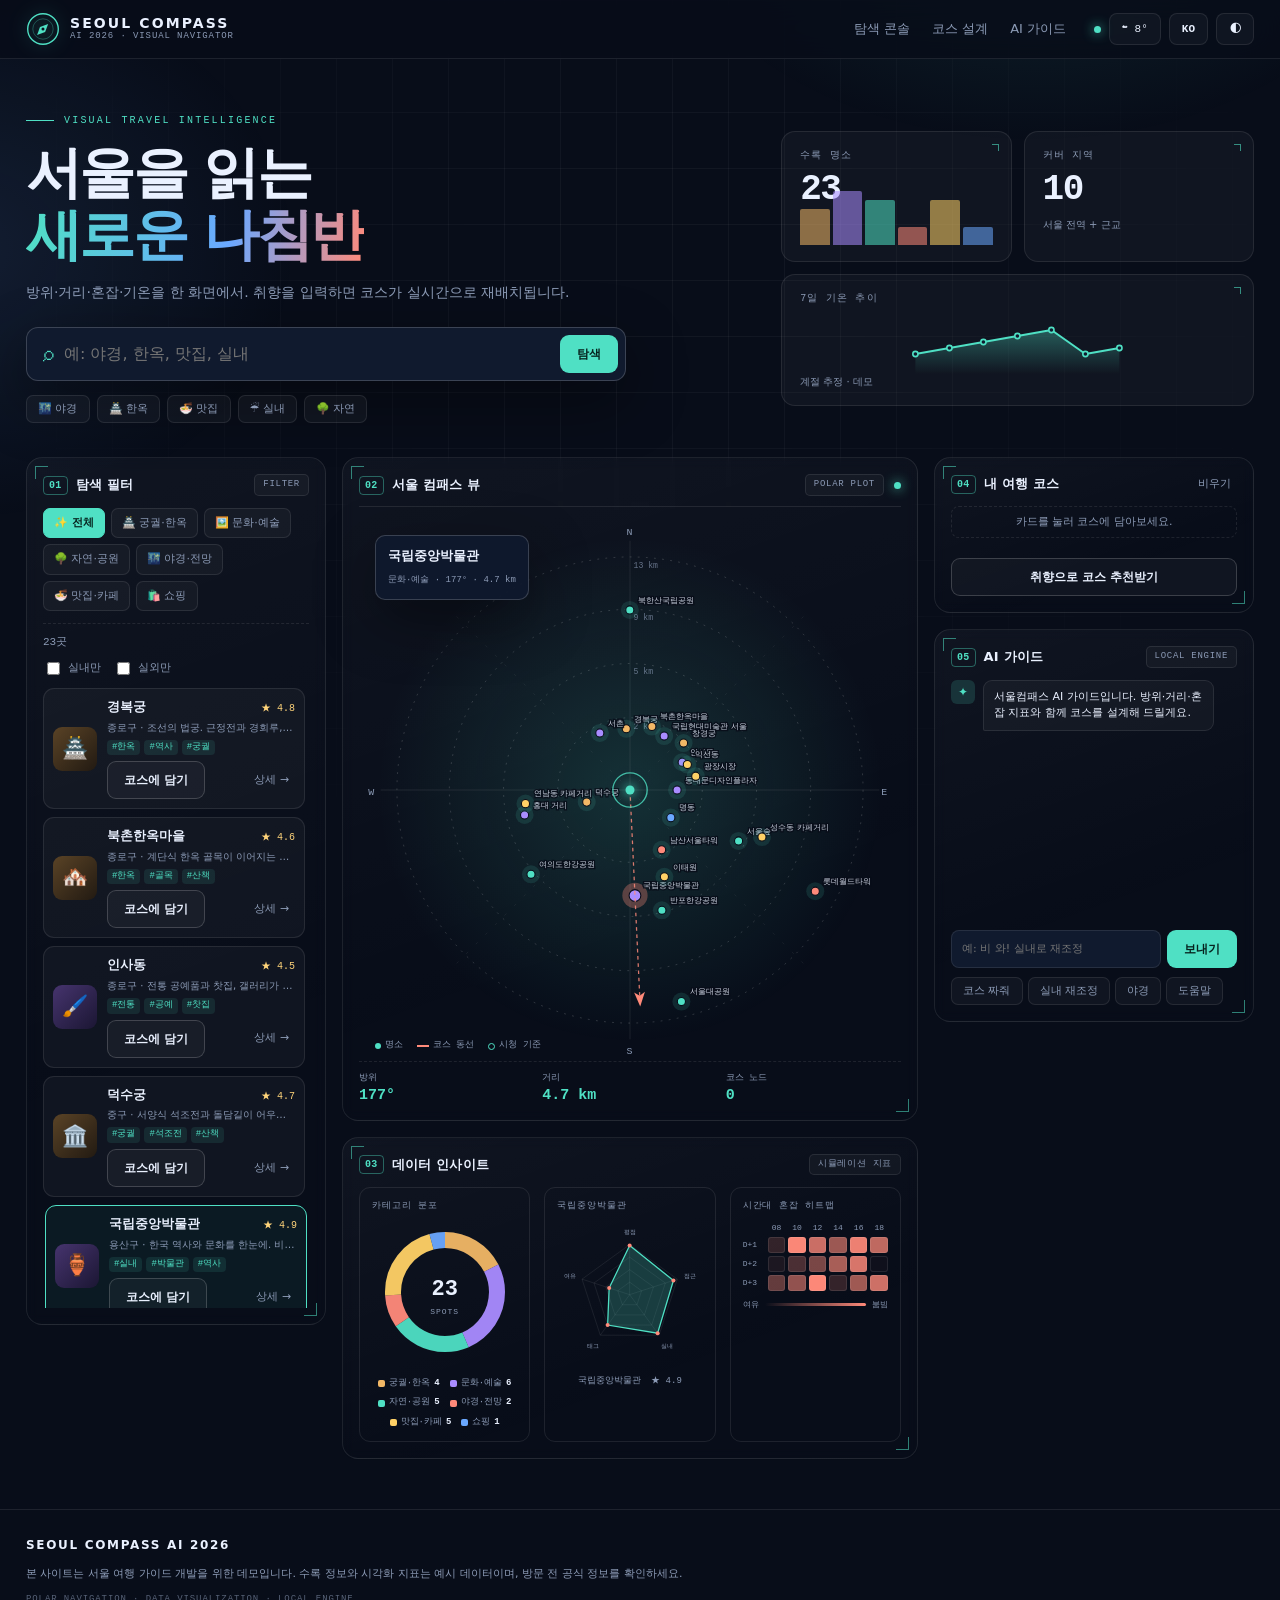
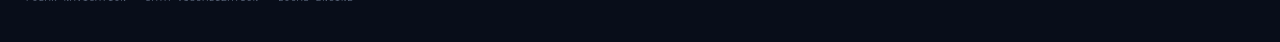
==== commit a592a987: "Redesign as visual navigator dashboard with polar compass and charts" ====
--- a/index.html
+++ b/index.html
@@ -3,26 +3,30 @@
 <head>
   <meta charset="UTF-8" />
   <meta name="viewport" content="width=device-width, initial-scale=1.0" />
-  <title>Seoul Compass AI 2026 — 서울 여행 가이드</title>
-  <meta name="description" content="서울 관광 명소를 찾고, 코스를 설계하고, AI 컨시어지에게 여행을 물어보는 서울 여행 가이드 데모입니다." />
+  <title>Seoul Compass AI 2026 — 비주얼 내비게이터</title>
+  <meta name="description" content="서울 관광 명소를 나침반 뷰와 데이터 시각화로 탐색하고, 코스를 설계하는 서울 여행 가이드 데모입니다." />
   <link rel="stylesheet" href="assets/styles.css" />
 </head>
 <body data-theme="dark">
-  <header class="site-header">
-    <div class="header-inner">
+  <div class="bg-grid" aria-hidden="true"></div>
+  <div class="bg-aurora" aria-hidden="true"></div>
+
+  <header class="command-bar">
+    <div class="command-inner">
       <a class="brand" href="#top" aria-label="Seoul Compass AI 홈">
         <span class="brand-mark" aria-hidden="true">
-          <svg viewBox="0 0 40 40" width="38" height="38"><circle cx="20" cy="20" r="18" fill="none" stroke="currentColor" stroke-width="2"/><path d="M26 14l-4 10-8 4 4-10z" fill="currentColor"/><circle cx="20" cy="20" r="2" fill="#0d1424"/></svg>
+          <svg viewBox="0 0 40 40" width="34" height="34"><circle cx="20" cy="20" r="18" fill="none" stroke="currentColor" stroke-width="1.6"/><circle cx="20" cy="20" r="12" fill="none" stroke="currentColor" stroke-width=".7" opacity=".5"/><path d="M26 14l-3.5 9.5L13 27l3.5-9.5z" fill="currentColor"/><circle cx="20" cy="20" r="1.8" fill="#0b1120"/></svg>
         </span>
-        <span class="brand-text"><strong>SEOUL COMPASS</strong><small>AI 2026 · 서울 여행 가이드</small></span>
+        <span class="brand-text"><strong>SEOUL COMPASS</strong><small>AI 2026 · VISUAL NAVIGATOR</small></span>
       </a>
       <nav class="top-nav" aria-label="주 메뉴">
-        <a href="#explore" data-i18n="nav.explore">명소 찾기</a>
+        <a href="#console" data-i18n="nav.explore">탐색 콘솔</a>
         <a href="#course" data-i18n="nav.course">코스 설계</a>
         <a href="#guide" data-i18n="nav.guide">AI 가이드</a>
       </nav>
       <div class="header-actions">
-        <button id="weatherChip" class="chip weather-chip" type="button" title="계절 기반 추정 날씨">☀ 맑음 · 22°</button>
+        <span class="live-dot" title="데모 데이터"></span>
+        <button id="weatherChip" class="chip weather-chip" type="button" title="계절 기반 추정 날씨">☁ 8°</button>
         <button id="langBtn" class="icon-btn" type="button" title="언어 전환">KO</button>
         <button id="themeBtn" class="icon-btn" type="button" title="테마 전환">◐</button>
       </div>
@@ -30,138 +34,170 @@
   </header>
 
   <main id="top">
-    <!-- HERO -->
-    <section class="hero">
-      <div class="hero-glow" aria-hidden="true"></div>
-      <div class="hero-inner">
-        <p class="eyebrow" data-i18n="hero.eyebrow">데이터로 찾는 나만의 서울</p>
-        <h1><span data-i18n="hero.title1">오늘의 서울,</span><br /><em data-i18n="hero.title2">컴패스가 안내합니다.</em></h1>
-        <p class="hero-desc" data-i18n="hero.desc">명소를 검색하고, 취향에 맞는 코스를 만들고, 궁금한 건 AI 가이드에게 물어보세요.</p>
+    <!-- HERO / BRIEFING -->
+    <section class="briefing">
+      <div class="briefing-copy">
+        <p class="eyebrow"><span class="eyebrow-line"></span><span data-i18n="hero.eyebrow">VISUAL TRAVEL INTELLIGENCE</span></p>
+        <h1><span data-i18n="hero.title1">서울을 읽는</span><br /><em data-i18n="hero.title2">새로운 나침반</em></h1>
+        <p class="hero-desc" data-i18n="hero.desc">방위·거리·혼잡·기온을 한 화면에서. 취향을 입력하면 코스가 실시간으로 재배치됩니다.</p>
         <div class="hero-search">
           <span class="search-icon" aria-hidden="true">⌕</span>
-          <input id="searchInput" type="search" placeholder="어디를 가고 싶나요? (예: 야경, 한옥, 맛집)" aria-label="명소 검색" data-i18n-ph="hero.search" />
-          <button id="searchBtn" class="btn primary" type="button" data-i18n="hero.searchBtn">찾기</button>
+          <input id="searchInput" type="search" placeholder="예: 야경, 한옥, 맛집, 실내" aria-label="명소 검색" data-i18n-ph="hero.search" />
+          <button id="searchBtn" class="btn primary" type="button" data-i18n="hero.searchBtn">탐색</button>
         </div>
         <div class="quick-chips" id="quickChips">
           <button type="button" data-query="야경">🌃 야경</button>
           <button type="button" data-query="한옥">🏯 한옥</button>
           <button type="button" data-query="맛집">🍜 맛집</button>
-          <button type="button" data-query="실내">☔ 비 오는 날</button>
+          <button type="button" data-query="실내">☔ 실내</button>
           <button type="button" data-query="자연">🌳 자연</button>
         </div>
-        <div class="hero-stats">
-          <div><strong id="statSpots">0</strong><span data-i18n="stat.spots">수록 명소</span></div>
-          <div><strong id="statAreas">0</strong><span data-i18n="stat.areas">커버 지역</span></div>
-          <div><strong>2</strong><span data-i18n="stat.langs">지원 언어</span></div>
-        </div>
       </div>
-      <div class="hero-art" aria-hidden="true">
-        <svg viewBox="0 0 520 360" class="skyline">
-          <defs>
-            <linearGradient id="sky" x1="0" y1="0" x2="0" y2="1"><stop offset="0" stop-color="#1b2d55"/><stop offset="1" stop-color="#0d1424"/></linearGradient>
-            <linearGradient id="river" x1="0" y1="0" x2="1" y2="0"><stop offset="0" stop-color="#1e6f8c"/><stop offset="1" stop-color="#37b6c9"/></linearGradient>
-          </defs>
-          <rect width="520" height="360" rx="28" fill="url(#sky)"/>
-          <circle cx="400" cy="86" r="46" fill="#f7d488" opacity=".16"/>
-          <circle cx="400" cy="86" r="26" fill="#f7d488" opacity=".85"/>
-          <g fill="#20355f">
-            <rect x="40" y="230" width="46" height="80" rx="4"/><rect x="96" y="190" width="38" height="120" rx="4"/>
-            <rect x="150" y="215" width="54" height="95" rx="4"/><rect x="220" y="160" width="34" height="150" rx="4"/>
-            <rect x="268" y="205" width="62" height="105" rx="4"/><rect x="345" y="175" width="40" height="135" rx="4"/>
-            <rect x="400" y="220" width="70" height="90" rx="4"/>
-          </g>
-          <path d="M0 280 Q130 250 260 285 T520 275 L520 360 L0 360Z" fill="url(#river)" opacity=".75"/>
-          <g fill="#9fe8df" opacity=".9">
-            <rect x="104" y="206" width="4" height="4"/><rect x="114" y="206" width="4" height="4"/><rect x="104" y="222" width="4" height="4"/>
-            <rect x="232" y="180" width="4" height="4"/><rect x="232" y="196" width="4" height="4"/><rect x="356" y="192" width="4" height="4"/>
-          </g>
-        </svg>
-        <div class="art-caption">SEOUL · 37.5665° N, 126.9780° E</div>
+      <div class="briefing-metrics">
+        <div class="metric-card">
+          <span class="metric-label" data-i18n="stat.spots">수록 명소</span>
+          <strong id="statSpots">0</strong>
+          <div class="metric-bars" id="metricBars" aria-hidden="true"></div>
+        </div>
+        <div class="metric-card">
+          <span class="metric-label" data-i18n="stat.areas">커버 지역</span>
+          <strong id="statAreas">0</strong>
+          <span class="metric-sub" data-i18n="stat.areaSub">서울 전역 + 근교</span>
+        </div>
+        <div class="metric-card metric-weather">
+          <span class="metric-label" data-i18n="stat.weather">7일 기온 추이</span>
+          <svg id="tempSpark" viewBox="0 0 220 64" role="img" aria-label="7일 기온 스파크라인"></svg>
+          <span class="metric-sub" data-i18n="stat.estimate">계절 추정 · 데모</span>
+        </div>
       </div>
     </section>
 
-    <!-- EXPLORE -->
-    <section id="explore" class="section">
-      <div class="section-head">
-        <div>
-          <p class="eyebrow" data-i18n="explore.eyebrow">EXPLORE SEOUL</p>
-          <h2 data-i18n="explore.title">어디로 갈까요?</h2>
-        </div>
-        <div class="filters" id="filters" role="group" aria-label="카테고리 필터"></div>
-      </div>
-      <div class="explore-grid">
-        <div class="spots-column">
+    <!-- CONSOLE -->
+    <section id="console" class="console">
+      <!-- LEFT RAIL -->
+      <aside class="rail rail-left">
+        <div class="panel rail-panel">
+          <div class="panel-head">
+            <h2><span class="hud-index">01</span><span data-i18n="rail.title">탐색 필터</span></h2>
+            <span class="badge">FILTER</span>
+          </div>
+          <div class="filters" id="filters" role="group" aria-label="카테고리 필터"></div>
           <div class="result-bar">
             <span id="resultCount" aria-live="polite">—</span>
             <div class="result-toggles">
-              <label class="toggle"><input type="checkbox" id="indoorToggle" /><span data-i18n="explore.indoor">실내만 보기</span></label>
-              <label class="toggle"><input type="checkbox" id="outdoorToggle" /><span data-i18n="explore.outdoor">실외만 보기</span></label>
+              <label class="toggle"><input type="checkbox" id="indoorToggle" /><span data-i18n="explore.indoor">실내만</span></label>
+              <label class="toggle"><input type="checkbox" id="outdoorToggle" /><span data-i18n="explore.outdoor">실외만</span></label>
             </div>
           </div>
           <div id="spotList" class="spot-list"></div>
         </div>
-
-        <aside class="side-column">
-          <div class="panel map-panel">
-            <div class="panel-head"><h3 data-i18n="map.title">서울 지도</h3><span class="badge" data-i18n="map.badge">개략도</span></div>
-            <div class="map-wrap">
-              <svg id="seoulMap" viewBox="0 0 400 300" role="img" aria-label="서울 명소 위치 개략도">
-                <rect x="0" y="0" width="400" height="300" rx="14" class="map-bg" />
-                <g class="map-districts">
-                  <path d="M28 24 H180 V126 H28Z"/><path d="M186 24 H372 V126 H186Z"/>
-                  <path d="M28 190 H180 V276 H28Z"/><path d="M186 190 H372 V276 H186Z"/>
-                </g>
-                <path class="map-river" d="M-10 158 Q80 138 150 162 T270 160 T410 146" />
-                <text x="44" y="60" class="map-label">북부</text>
-                <text x="300" y="60" class="map-label">동부</text>
-                <text x="44" y="232" class="map-label">서남부</text>
-                <text x="300" y="232" class="map-label">동남부</text>
-                <g id="mapMarkers"></g>
-              </svg>
-            </div>
-            <p class="map-note" data-i18n="map.note">위치는 실제 좌표를 개략도에 매핑한 것입니다.</p>
-          </div>
-
-          <div class="panel course-panel" id="course">
-            <div class="panel-head"><h3 data-i18n="course.title">내 여행 코스</h3><button id="clearCourse" class="link-btn" type="button" data-i18n="course.clear">비우기</button></div>
-            <ol id="courseList" class="course-list"><li class="empty" data-i18n="course.empty">명소 카드에서 '코스에 담기'를 눌러보세요.</li></ol>
-            <div id="courseSummary" class="course-summary" hidden></div>
-            <button id="recommendBtn" class="btn outline full" type="button" data-i18n="course.recommend">취향으로 코스 추천받기</button>
-          </div>
-        </aside>
-      </div>
-    </section>
-
-    <!-- GUIDE -->
-    <section id="guide" class="section guide-section">
-      <div class="section-head">
-        <div>
-          <p class="eyebrow" data-i18n="guide.eyebrow">AI CONCIERGE</p>
-          <h2 data-i18n="guide.title">AI 가이드에게 물어보세요</h2>
-        </div>
-        <span class="badge" data-i18n="guide.badge">로컬 추천 엔진 · 외부 API 불필요</span>
-      </div>
-      <div class="chat-panel">
-        <div id="chatLog" class="chat-log" aria-live="polite"></div>
-        <form id="chatForm" class="chat-form">
-          <input id="chatInput" type="text" autocomplete="off" placeholder="예: 오늘 비 와! 실내 코스 짜줘" aria-label="AI 가이드 메시지" data-i18n-ph="guide.placeholder" />
-          <button class="btn primary" type="submit" data-i18n="guide.send">보내기</button>
-        </form>
-        <div class="chat-suggestions" id="chatSuggestions">
-          <button type="button" data-message="코스 짜줘">코스 짜줘</button>
-          <button type="button" data-message="비 와! 실내로 재조정">비 와! 실내로 재조정</button>
-          <button type="button" data-message="야경 명소 알려줘">야경 명소 알려줘</button>
-          <button type="button" data-message="도움말">도움말</button>
-        </div>
-      </div>
+      </aside>
+
+      <!-- CENTER STAGE -->
+      <section class="stage-wrap">
+        <div class="panel stage-panel">
+          <div class="panel-head stage-head">
+            <h2><span class="hud-index">02</span><span data-i18n="compass.title">서울 컴패스 뷰</span></h2>
+            <div class="stage-tools"><span class="badge" data-i18n="compass.badge">POLAR PLOT</span><span class="live-dot"></span></div>
+          </div>
+
+          <div class="compass-shell">
+            <svg id="seoulMap" viewBox="0 0 600 600" role="img" aria-label="시청 중심 방위·거리 나침반 뷰">
+              <defs>
+                <radialGradient id="compassGlow"><stop offset="0" stop-color="var(--accent)" stop-opacity=".16"/><stop offset="1" stop-color="var(--accent)" stop-opacity="0"/></radialGradient>
+                <linearGradient id="routeGrad" x1="0" y1="0" x2="1" y2="1"><stop offset="0" stop-color="var(--accent)"/><stop offset="1" stop-color="var(--accent-3)"/></linearGradient>
+              </defs>
+              <circle cx="300" cy="300" r="280" fill="url(#compassGlow)" />
+              <g id="compassGrid"></g>
+              <g id="routeLayer"></g>
+              <g id="mapMarkers"></g>
+              <g id="needleLayer"></g>
+              <g class="compass-core">
+                <circle cx="300" cy="300" r="19" class="core-ring" />
+                <circle cx="300" cy="300" r="5" class="core-dot" />
+              </g>
+            </svg>
+            <div id="mapCallout" class="map-callout" hidden></div>
+            <div class="compass-legend">
+              <span><i class="legend-dot"></i><span data-i18n="compass.legendSpot">명소</span></span>
+              <span><i class="legend-line"></i><span data-i18n="compass.legendRoute">코스 동선</span></span>
+              <span><i class="legend-center"></i><span data-i18n="compass.legendCenter">시청 기준</span></span>
+            </div>
+          </div>
+
+          <div class="stage-readout">
+            <div><span data-i18n="compass.bearing">방위</span><strong id="bearingValue">—</strong></div>
+            <div><span data-i18n="compass.distance">거리</span><strong id="distanceValue">—</strong></div>
+            <div><span data-i18n="compass.routeNodes">코스 노드</span><strong id="routeReadout">0</strong></div>
+          </div>
+        </div>
+
+        <div class="panel insight-panel" id="insight">
+          <div class="panel-head">
+            <h2><span class="hud-index">03</span><span data-i18n="insight.title">데이터 인사이트</span></h2>
+            <span class="badge" data-i18n="insight.badge">시뮬레이션 지표</span>
+          </div>
+          <div class="insight-grid">
+            <div class="viz-block">
+              <span class="viz-label" data-i18n="viz.category">카테고리 분포</span>
+              <div class="donut-wrap">
+                <svg id="catDonut" viewBox="0 0 140 140" role="img" aria-label="카테고리 분포 도넛 차트"></svg>
+                <div class="donut-center"><strong id="donutTotal">0</strong><small data-i18n="viz.places">SPOTS</small></div>
+              </div>
+              <div id="catLegend" class="viz-legend"></div>
+            </div>
+            <div class="viz-block">
+              <span class="viz-label" id="vizSpotName" data-i18n="viz.profile">선택 명소 프로필</span>
+              <svg id="radarChart" viewBox="0 0 180 180" role="img" aria-label="명소 프로필 레이더 차트"></svg>
+              <div id="radarMeta" class="viz-legend"></div>
+            </div>
+            <div class="viz-block heat-block">
+              <span class="viz-label" data-i18n="viz.heat">시간대 혼잡 히트맵</span>
+              <div id="heatGrid" class="heat-grid" aria-hidden="true"></div>
+              <div class="heat-scale"><span data-i18n="viz.quiet">여유</span><i></i><span data-i18n="viz.busy">붐빔</span></div>
+            </div>
+          </div>
+        </div>
+      </section>
+
+      <!-- RIGHT RAIL -->
+      <aside class="rail rail-right">
+        <div class="panel" id="course">
+          <div class="panel-head">
+            <h2><span class="hud-index">04</span><span data-i18n="course.title">내 여행 코스</span></h2>
+            <button id="clearCourse" class="link-btn" type="button" data-i18n="course.clear">비우기</button>
+          </div>
+          <ol id="courseList" class="course-list"><li class="empty" data-i18n="course.empty">카드를 눌러 코스에 담아보세요.</li></ol>
+          <div id="courseSummary" class="course-summary" hidden></div>
+          <button id="recommendBtn" class="btn outline full" type="button" data-i18n="course.recommend">취향으로 코스 추천받기</button>
+        </div>
+
+        <div class="panel" id="guide">
+          <div class="panel-head">
+            <h2><span class="hud-index">05</span><span data-i18n="guide.title">AI 가이드</span></h2>
+            <span class="badge">LOCAL ENGINE</span>
+          </div>
+          <div id="chatLog" class="chat-log" aria-live="polite"></div>
+          <form id="chatForm" class="chat-form">
+            <input id="chatInput" type="text" autocomplete="off" placeholder="예: 비 와! 실내로 재조정" aria-label="AI 가이드 메시지" data-i18n-ph="guide.placeholder" />
+            <button class="btn primary" type="submit" data-i18n="guide.send">보내기</button>
+          </form>
+          <div class="chat-suggestions" id="chatSuggestions">
+            <button type="button" data-message="코스 짜줘">코스 짜줘</button>
+            <button type="button" data-message="비 와! 실내로 재조정">실내 재조정</button>
+            <button type="button" data-message="야경 명소 알려줘">야경</button>
+            <button type="button" data-message="도움말">도움말</button>
+          </div>
+        </div>
+      </aside>
     </section>
   </main>
 
   <footer class="site-footer">
     <div class="footer-inner">
       <strong>SEOUL COMPASS AI 2026</strong>
-      <p data-i18n="footer.note">본 사이트는 서울 여행 가이드 개발을 위한 데모 프로젝트입니다. 수록 정보는 예시 데이터이며, 방문 전 반드시 공식 정보를 확인하세요.</p>
-      <p class="footer-meta">Seoul Compass AI 2026 · Demo prototype</p>
+      <p data-i18n="footer.note">본 사이트는 서울 여행 가이드 개발을 위한 데모입니다. 수록 정보와 시각화 지표는 예시 데이터이며, 방문 전 공식 정보를 확인하세요.</p>
+      <p class="footer-meta">POLAR NAVIGATION · DATA VISUALIZATION · LOCAL ENGINE</p>
     </div>
   </footer>
 
@@ -175,6 +211,7 @@
   </div>
 
   <script src="assets/data.js"></script>
+  <script src="assets/viz.js"></script>
   <script src="assets/app.js"></script>
 </body>
 </html>
--- a/assets/styles.css
+++ b/assets/styles.css
@@ -1,25 +1,28 @@
-/* Seoul Compass AI 2026 — 스타일시트 */
+/* Seoul Compass AI 2026 — Visual Navigator / HUD 대시보드 스타일 */
 :root {
-  --bg: #0b1120;
-  --bg-2: #111a2e;
-  --panel: rgba(255, 255, 255, .045);
-  --panel-solid: #131d33;
-  --line: rgba(255, 255, 255, .1);
-  --text: #eef3ff;
-  --muted: #9aa9c4;
+  --bg: #080d19;
+  --bg-2: #0e1729;
+  --panel: rgba(255, 255, 255, .035);
+  --panel-solid: #101a2e;
+  --line: rgba(255, 255, 255, .09);
+  --line-strong: rgba(255, 255, 255, .18);
+  --text: #eaf1ff;
+  --muted: #8c9bb6;
   --accent: #4fe0c4;
   --accent-2: #6aa8ff;
   --accent-3: #ff8a7a;
-  --shadow: 0 18px 50px rgba(0, 0, 0, .35);
+  --shadow: 0 20px 60px rgba(0, 0, 0, .4);
+  --mono: "SFMono-Regular", Consolas, "Liberation Mono", monospace;
 }
 body[data-theme="light"] {
-  --bg: #f6f4ef;
+  --bg: #f4f6fa;
   --bg-2: #ffffff;
-  --panel: rgba(20, 32, 58, .035);
+  --panel: rgba(19, 31, 56, .03);
   --panel-solid: #ffffff;
-  --line: rgba(20, 32, 58, .12);
+  --line: rgba(19, 31, 56, .12);
+  --line-strong: rgba(19, 31, 56, .22);
   --text: #17223b;
-  --muted: #66738d;
+  --muted: #68768f;
   --accent: #0e8f7e;
   --accent-2: #3568c8;
   --accent-3: #c2503f;
@@ -29,190 +32,251 @@
 * { box-sizing: border-box; }
 html { scroll-behavior: smooth; }
 body {
-  margin: 0;
-  background: radial-gradient(1000px 620px at 78% -10%, rgba(79, 224, 196, .12), transparent 60%), var(--bg);
-  color: var(--text);
-  font-family: "Pretendard", "Apple SD Gothic Neo", "Malgun Gothic", system-ui, -apple-system, "Segoe UI", sans-serif;
-  line-height: 1.55;
-  transition: background .25s, color .25s;
-}
-a { color: inherit; text-decoration: none; }
+  margin: 0; min-height: 100vh; background: var(--bg); color: var(--text);
+  font-family: "Pretendard", "Apple SD Gothic Neo", "Malgun Gothic", system-ui, sans-serif;
+  line-height: 1.5; transition: background .3s, color .3s; overflow-x: hidden;
+}
 button, input { font: inherit; }
 button { cursor: pointer; }
-
-/* Header */
-.site-header {
-  position: sticky; top: 0; z-index: 40;
-  backdrop-filter: blur(18px);
-  background: color-mix(in srgb, var(--bg) 78%, transparent);
-  border-bottom: 1px solid var(--line);
-}
-.header-inner { max-width: 1240px; margin: auto; padding: 14px 24px; display: flex; align-items: center; gap: 28px; }
+a { color: inherit; text-decoration: none; }
+.bg-grid {
+  position: fixed; inset: 0; pointer-events: none; z-index: 0;
+  background-image: linear-gradient(var(--line) 1px, transparent 1px), linear-gradient(90deg, var(--line) 1px, transparent 1px);
+  background-size: 56px 56px; mask-image: radial-gradient(circle at 50% 30%, #000 10%, transparent 78%); opacity: .5;
+}
+.bg-aurora {
+  position: fixed; inset: -20%; pointer-events: none; z-index: 0;
+  background: radial-gradient(600px 420px at 72% 4%, rgba(79, 224, 196, .13), transparent 65%),
+              radial-gradient(520px 420px at 12% 34%, rgba(106, 168, 255, .11), transparent 65%);
+}
+main, .site-header, .site-footer { position: relative; z-index: 1; }
+
+/* Command bar */
+.command-bar { position: sticky; top: 0; z-index: 40; backdrop-filter: blur(20px); background: color-mix(in srgb, var(--bg) 82%, transparent); border-bottom: 1px solid var(--line); }
+.command-inner { max-width: 1500px; margin: auto; padding: 12px 26px; display: flex; align-items: center; gap: 28px; }
 .brand { display: flex; align-items: center; gap: 10px; }
-.brand-mark { color: var(--accent); display: flex; }
-.brand-text { display: flex; flex-direction: column; line-height: 1.15; }
-.brand-text strong { letter-spacing: .13em; font-size: 15px; }
-.brand-text small { color: var(--muted); font-size: 11px; }
-.top-nav { display: flex; gap: 22px; margin-left: auto; font-size: 14px; color: var(--muted); }
+.brand-mark { color: var(--accent); display: flex; filter: drop-shadow(0 0 10px color-mix(in srgb, var(--accent) 45%, transparent)); }
+.brand-text { display: flex; flex-direction: column; line-height: 1.1; }
+.brand-text strong { font-size: 14px; letter-spacing: .15em; }
+.brand-text small { font-family: var(--mono); font-size: 9px; letter-spacing: .1em; color: var(--muted); }
+.top-nav { display: flex; gap: 22px; margin-left: auto; font-size: 13px; color: var(--muted); }
 .top-nav a:hover { color: var(--accent); }
-.header-actions { display: flex; gap: 8px; align-items: center; }
-.chip, .icon-btn {
-  border: 1px solid var(--line); background: var(--panel); color: var(--text);
-  border-radius: 999px; padding: 7px 12px; font-size: 12px;
-}
-.chip:hover, .icon-btn:hover { border-color: var(--accent); color: var(--accent); }
-.icon-btn { min-width: 40px; font-weight: 700; }
-
-/* Hero */
-.hero { position: relative; overflow: hidden; max-width: 1240px; margin: auto; padding: 66px 24px 56px; display: grid; grid-template-columns: 1.15fr .85fr; gap: 42px; align-items: center; }
-.hero-glow { position: absolute; inset: 0; pointer-events: none; background: radial-gradient(420px 300px at 12% 18%, rgba(106, 168, 255, .13), transparent 70%); }
-.hero-inner { position: relative; }
-.eyebrow { color: var(--accent); font-size: 12px; letter-spacing: .18em; font-weight: 700; text-transform: uppercase; margin: 0 0 12px; }
-.hero h1 { font-size: clamp(34px, 4.6vw, 58px); line-height: 1.16; margin: 0 0 18px; letter-spacing: -.03em; }
-.hero h1 em { font-style: normal; background: linear-gradient(90deg, var(--accent), var(--accent-2)); -webkit-background-clip: text; background-clip: text; color: transparent; }
-.hero-desc { color: var(--muted); max-width: 560px; margin: 0 0 26px; font-size: 15px; }
-.hero-search { display: flex; align-items: center; gap: 8px; background: var(--panel-solid); border: 1px solid var(--line); border-radius: 16px; padding: 7px 7px 7px 18px; max-width: 580px; box-shadow: var(--shadow); }
-.hero-search:focus-within { border-color: var(--accent); }
-.search-icon { color: var(--accent); font-size: 22px; }
-.hero-search input { flex: 1; background: none; border: 0; outline: 0; color: var(--text); min-width: 0; }
-.quick-chips { display: flex; flex-wrap: wrap; gap: 8px; margin: 16px 0 30px; }
-.quick-chips button, .chat-suggestions button { border: 1px solid var(--line); background: var(--panel); color: var(--muted); border-radius: 999px; padding: 6px 13px; font-size: 12px; }
+.header-actions { display: flex; align-items: center; gap: 8px; }
+.live-dot { width: 7px; height: 7px; border-radius: 50%; background: var(--accent); box-shadow: 0 0 12px var(--accent); animation: pulse 2.4s infinite; }
+@keyframes pulse { 50% { opacity: .35; transform: scale(.8); } }
+.chip, .icon-btn { border: 1px solid var(--line); background: var(--panel); color: var(--text); border-radius: 8px; padding: 7px 12px; font-size: 11px; font-family: var(--mono); }
+.icon-btn:hover, .chip:hover { border-color: var(--accent); color: var(--accent); }
+.icon-btn { min-width: 38px; font-weight: 700; }
+
+/* Briefing */
+.briefing { max-width: 1500px; margin: auto; padding: 54px 26px 34px; display: grid; grid-template-columns: 1.2fr .8fr; gap: 46px; align-items: center; }
+.eyebrow { display: flex; align-items: center; gap: 10px; font-family: var(--mono); font-size: 10px; letter-spacing: .22em; color: var(--accent); margin: 0 0 14px; }
+.eyebrow-line { width: 28px; height: 1px; background: var(--accent); }
+.briefing h1 { font-size: clamp(36px, 4.4vw, 62px); line-height: 1.1; letter-spacing: -.045em; margin: 0 0 16px; }
+.briefing h1 em { font-style: normal; background: linear-gradient(100deg, var(--accent), var(--accent-2) 60%, var(--accent-3)); -webkit-background-clip: text; background-clip: text; color: transparent; }
+.hero-desc { color: var(--muted); font-size: 14px; max-width: 560px; margin: 0 0 24px; }
+.hero-search { display: flex; align-items: center; gap: 8px; max-width: 600px; background: var(--panel-solid); border: 1px solid var(--line-strong); border-radius: 12px; padding: 7px 7px 7px 16px; box-shadow: var(--shadow); }
+.hero-search:focus-within { border-color: var(--accent); box-shadow: 0 0 0 3px color-mix(in srgb, var(--accent) 14%, transparent); }
+.search-icon { color: var(--accent); font-size: 21px; }
+.hero-search input { flex: 1; min-width: 0; background: none; border: 0; outline: 0; color: var(--text); }
+.quick-chips { display: flex; flex-wrap: wrap; gap: 7px; margin-top: 14px; }
+.quick-chips button, .chat-suggestions button { border: 1px solid var(--line); background: var(--panel); color: var(--muted); border-radius: 7px; padding: 5px 11px; font-size: 11px; }
 .quick-chips button:hover, .chat-suggestions button:hover { color: var(--accent); border-color: var(--accent); }
-.hero-stats { display: flex; gap: 38px; }
-.hero-stats div { display: flex; flex-direction: column; }
-.hero-stats strong { font-size: 26px; color: var(--text); }
-.hero-stats span { font-size: 12px; color: var(--muted); }
-.hero-art { position: relative; }
-.skyline { width: 100%; filter: drop-shadow(0 24px 40px rgba(0, 0, 0, .35)); }
-.art-caption { position: absolute; bottom: 26px; left: 28px; font-size: 10px; letter-spacing: .16em; color: #9fe8df; opacity: .8; }
-
-/* Sections */
-.section { max-width: 1240px; margin: auto; padding: 40px 24px; }
-.section-head { display: flex; align-items: flex-end; justify-content: space-between; gap: 20px; margin-bottom: 22px; flex-wrap: wrap; }
-.section-head h2 { font-size: 28px; margin: 0; letter-spacing: -.02em; }
-.filters { display: flex; gap: 7px; flex-wrap: wrap; }
-.filter-btn { border: 1px solid var(--line); background: var(--panel); color: var(--muted); border-radius: 10px; padding: 7px 12px; font-size: 12px; }
-.filter-btn.active { color: #071a17; background: var(--accent); border-color: var(--accent); font-weight: 700; }
-.badge { border: 1px solid var(--line); background: var(--panel); color: var(--muted); border-radius: 999px; padding: 5px 11px; font-size: 11px; }
-
-/* Buttons */
-.btn { border-radius: 10px; border: 1px solid transparent; padding: 10px 18px; font-weight: 700; font-size: 13px; }
-.btn.primary { background: var(--accent); color: #06201c; }
-.btn.primary:hover { filter: brightness(1.08); }
-.btn.outline { border-color: var(--line); background: var(--panel); color: var(--text); }
+.briefing-metrics { display: grid; grid-template-columns: 1fr 1fr; gap: 12px; }
+.metric-card { border: 1px solid var(--line); background: var(--panel); border-radius: 14px; padding: 16px 18px; position: relative; overflow: hidden; }
+.metric-card::after { content: ''; position: absolute; right: 12px; top: 12px; width: 6px; height: 6px; border-top: 1px solid var(--accent); border-right: 1px solid var(--accent); opacity: .6; }
+.metric-card.metric-weather { grid-column: 1 / -1; }
+.metric-label { display: block; font-family: var(--mono); font-size: 10px; letter-spacing: .12em; color: var(--muted); }
+.metric-card strong { font-family: var(--mono); font-size: 36px; font-weight: 600; letter-spacing: -.04em; }
+.metric-sub { display: block; font-size: 10px; color: var(--muted); }
+.metric-bars { display: flex; gap: 3px; align-items: flex-end; height: 22px; margin-top: 6px; }
+.metric-bars i { flex: 1; background: var(--accent); opacity: .55; border-radius: 2px 2px 0 0; }
+#tempSpark { width: 100%; height: 64px; display: block; margin-top: 4px; }
+.spark-line { fill: none; stroke: var(--accent); stroke-width: 2; stroke-linecap: round; stroke-linejoin: round; }
+.spark-dot { fill: var(--panel-solid); stroke: var(--accent); stroke-width: 1.6; }
+
+/* Console grid */
+.console { max-width: 1500px; margin: auto; padding: 0 26px 50px; display: grid; grid-template-columns: 300px minmax(0, 1fr) 320px; gap: 16px; align-items: start; }
+.rail, .stage-wrap { display: flex; flex-direction: column; gap: 16px; min-width: 0; }
+.panel { border: 1px solid var(--line); background: linear-gradient(160deg, var(--panel), transparent 70%); border-radius: 16px; padding: 16px; position: relative; backdrop-filter: blur(6px); }
+.panel::before, .panel::after { content: ''; position: absolute; width: 12px; height: 12px; pointer-events: none; opacity: .55; }
+.panel::before { left: 8px; top: 8px; border-left: 1px solid var(--accent); border-top: 1px solid var(--accent); }
+.panel::after { right: 8px; bottom: 8px; border-right: 1px solid var(--accent); border-bottom: 1px solid var(--accent); }
+.panel-head { display: flex; justify-content: space-between; align-items: center; gap: 10px; margin-bottom: 12px; }
+.panel-head h2 { font-size: 13px; letter-spacing: .02em; margin: 0; display: flex; align-items: center; gap: 8px; }
+.hud-index { font-family: var(--mono); font-size: 10px; color: var(--accent); border: 1px solid color-mix(in srgb, var(--accent) 40%, transparent); border-radius: 4px; padding: 1px 5px; }
+.badge { border: 1px solid var(--line); background: var(--panel); color: var(--muted); border-radius: 5px; padding: 3px 8px; font-family: var(--mono); font-size: 9px; letter-spacing: .08em; }
+.btn { border-radius: 9px; border: 1px solid transparent; padding: 9px 16px; font-weight: 700; font-size: 12px; }
+.btn.primary { background: var(--accent); color: #06231e; }
+.btn.primary:hover { filter: brightness(1.1); }
+.btn.outline { border-color: var(--line-strong); background: var(--panel); color: var(--text); }
 .btn.outline:hover { border-color: var(--accent); color: var(--accent); }
-.btn.small { padding: 6px 12px; font-size: 12px; border-radius: 8px; }
 .btn.full { width: 100%; }
-.btn.added { background: var(--accent-2); color: #06152e; }
-.link-btn { border: 0; background: none; color: var(--muted); font-size: 12px; padding: 6px; }
+.link-btn { border: 0; background: none; color: var(--muted); font-size: 11px; }
 .link-btn:hover { color: var(--accent); }
 
-/* Explore grid */
-.explore-grid { display: grid; grid-template-columns: 1.35fr .65fr; gap: 22px; align-items: start; }
-.result-bar { display: flex; justify-content: space-between; align-items: center; color: var(--muted); font-size: 12px; margin-bottom: 12px; }
-.result-toggles { display: flex; gap: 14px; }
-.toggle { display: flex; gap: 6px; align-items: center; cursor: pointer; }
-.toggle input { accent-color: var(--accent); }
-.spot-list { display: grid; grid-template-columns: repeat(2, minmax(0, 1fr)); gap: 14px; }
-.spot-card { border: 1px solid var(--line); background: var(--panel); border-radius: 16px; overflow: hidden; cursor: pointer; transition: transform .18s, border-color .18s; }
-.spot-card:hover { transform: translateY(-3px); border-color: var(--accent); }
-.spot-thumb { height: 96px; display: flex; align-items: center; justify-content: center; position: relative; font-size: 40px; }
-.spot-thumb.cat-heritage { background: linear-gradient(135deg, #2b4a72, #16233d); }
-.spot-thumb.cat-culture { background: linear-gradient(135deg, #4b3c72, #1d1a38); }
-.spot-thumb.cat-nature { background: linear-gradient(135deg, #1f6b5a, #123b34); }
-.spot-thumb.cat-night { background: linear-gradient(135deg, #713f68, #241733); }
-.spot-thumb.cat-food { background: linear-gradient(135deg, #8a5234, #332117); }
-.spot-thumb.cat-shopping { background: linear-gradient(135deg, #3a5d8a, #1a2a42); }
-.thumb-cat { position: absolute; left: 10px; top: 10px; background: rgba(0, 0, 0, .35); color: #fff; padding: 3px 9px; border-radius: 999px; font-size: 10px; }
-.spot-info { padding: 14px; }
-.spot-title-row { display: flex; justify-content: space-between; gap: 8px; align-items: baseline; }
-.spot-title-row h3 { font-size: 15px; margin: 0; }
-.rating { font-size: 12px; color: #ffd47a; white-space: nowrap; }
-.spot-sub { color: var(--muted); font-size: 12px; margin: 6px 0 8px; display: -webkit-box; -webkit-line-clamp: 2; -webkit-box-orient: vertical; overflow: hidden; min-height: 36px; }
-.tag-row { display: flex; gap: 5px; flex-wrap: wrap; }
-.tag { color: var(--accent); font-size: 10px; background: color-mix(in srgb, var(--accent) 10%, transparent); padding: 2px 7px; border-radius: 6px; }
-.card-actions { display: flex; justify-content: space-between; align-items: center; margin-top: 12px; }
-.empty-state { grid-column: 1 / -1; text-align: center; padding: 60px 20px; border: 1px dashed var(--line); border-radius: 16px; color: var(--muted); }
-
-/* Side panels */
-.side-column { display: flex; flex-direction: column; gap: 18px; position: sticky; top: 84px; }
-.panel { border: 1px solid var(--line); background: var(--panel); border-radius: 16px; padding: 16px; }
-.panel-head { display: flex; justify-content: space-between; align-items: center; margin-bottom: 12px; }
-.panel-head h3 { font-size: 14px; margin: 0; }
-.map-wrap { border-radius: 10px; overflow: hidden; border: 1px solid var(--line); }
-#seoulMap { display: block; width: 100%; }
-.map-bg { fill: color-mix(in srgb, var(--bg-2) 70%, var(--bg)); }
-.map-districts path { fill: none; stroke: var(--line); stroke-dasharray: 4 5; }
-.map-river { fill: none; stroke: var(--accent-2); stroke-width: 10; opacity: .3; }
-.map-label { fill: var(--muted); font-size: 9px; opacity: .6; }
+/* Filters + spot list */
+.filters { display: flex; flex-wrap: wrap; gap: 6px; margin-bottom: 12px; }
+.filter-btn { border: 1px solid var(--line); background: var(--panel); color: var(--muted); border-radius: 7px; padding: 6px 10px; font-size: 11px; }
+.filter-btn.active { background: var(--accent); color: #06231e; border-color: var(--accent); font-weight: 700; }
+.result-bar { display: flex; flex-direction: column; gap: 8px; font-family: var(--mono); font-size: 11px; color: var(--muted); border-top: 1px dashed var(--line); padding-top: 10px; margin-bottom: 10px; }
+.result-toggles { display: flex; gap: 12px; }
+.toggle { display: flex; align-items: center; gap: 5px; cursor: pointer; font-size: 11px; }
+.toggle input { accent-color: var(--accent); width: 13px; height: 13px; }
+.spot-list { display: flex; flex-direction: column; gap: 8px; max-height: 620px; overflow-y: auto; padding-right: 4px; }
+.spot-list::-webkit-scrollbar, .chat-log::-webkit-scrollbar { width: 5px; }
+.spot-list::-webkit-scrollbar-thumb, .chat-log::-webkit-scrollbar-thumb { background: var(--line-strong); border-radius: 5px; }
+.spot-card { display: flex; gap: 10px; align-items: center; border: 1px solid var(--line); background: var(--panel); border-radius: 11px; padding: 9px; cursor: pointer; transition: border-color .2s, transform .2s, background .2s; }
+.spot-card:hover, .spot-card.selected { border-color: var(--accent); transform: translateX(2px); background: color-mix(in srgb, var(--accent) 6%, transparent); }
+.spot-thumb { width: 44px; height: 44px; flex: 0 0 auto; display: grid; place-items: center; font-size: 21px; border-radius: 9px; position: relative; }
+.spot-thumb.cat-heritage { background: linear-gradient(135deg, #5a4326, #221a12); }
+.spot-thumb.cat-culture { background: linear-gradient(135deg, #46346e, #1b1633); }
+.spot-thumb.cat-nature { background: linear-gradient(135deg, #1f6253, #102e28); }
+.spot-thumb.cat-night { background: linear-gradient(135deg, #6b3156, #241529); }
+.spot-thumb.cat-food { background: linear-gradient(135deg, #7b4728, #2d1b12); }
+.spot-thumb.cat-shopping { background: linear-gradient(135deg, #2e4c7d, #152238); }
+.spot-info { min-width: 0; flex: 1; }
+.spot-title-row { display: flex; justify-content: space-between; gap: 6px; align-items: baseline; }
+.spot-title-row h3 { font-size: 12.5px; margin: 0; overflow: hidden; text-overflow: ellipsis; white-space: nowrap; }
+.rating { font-family: var(--mono); font-size: 10px; color: #ffd47a; }
+.spot-sub { color: var(--muted); font-size: 10px; margin: 3px 0 5px; overflow: hidden; text-overflow: ellipsis; white-space: nowrap; }
+.tag-row { display: flex; gap: 4px; flex-wrap: wrap; }
+.tag { font-family: var(--mono); font-size: 9px; color: var(--accent); background: color-mix(in srgb, var(--accent) 10%, transparent); border-radius: 4px; padding: 1px 5px; }
+.card-actions { display: flex; justify-content: space-between; align-items: center; margin-top: 6px; }
+.empty-state { text-align: center; color: var(--muted); padding: 40px 10px; border: 1px dashed var(--line); border-radius: 10px; font-size: 12px; }
+.empty-state h3 { margin: 0 0 6px; font-size: 13px; color: var(--text); }
+
+/* Compass stage */
+.stage-panel { padding-bottom: 12px; }
+.stage-head { border-bottom: 1px solid var(--line); padding-bottom: 10px; }
+.stage-tools { display: flex; align-items: center; gap: 10px; }
+.compass-shell { position: relative; display: grid; place-items: center; }
+#seoulMap { width: 100%; max-width: 620px; height: auto; display: block; }
+.grid-ring { fill: none; stroke: var(--line-strong); stroke-width: 1; stroke-dasharray: 2 7; }
+.grid-ring-label { fill: var(--muted); font-family: var(--mono); font-size: 9px; opacity: .7; }
+.grid-axis { stroke: var(--line); stroke-width: 1; }
+.grid-axis.faint { stroke-dasharray: 3 12; opacity: .7; }
+.compass-dir { fill: var(--muted); font-family: var(--mono); font-size: 11px; text-anchor: middle; letter-spacing: .1em; }
+.core-ring { fill: none; stroke: var(--accent); stroke-width: 1.5; opacity: .8; }
+.core-dot { fill: var(--accent); filter: drop-shadow(0 0 6px var(--accent)); }
 .marker { cursor: pointer; }
-.marker-halo { fill: var(--accent); opacity: .18; }
-.marker-dot { fill: var(--accent); }
-.marker.active .marker-halo { fill: var(--accent-3); opacity: .35; }
-.marker.active .marker-dot { fill: var(--accent-3); }
-.marker text { fill: var(--text); font-size: 8px; paint-order: stroke; stroke: var(--bg); stroke-width: 3px; }
-.map-note { color: var(--muted); font-size: 10px; margin: 8px 0 0; }
-.course-list { list-style: none; padding: 0; margin: 0; display: flex; flex-direction: column; gap: 7px; }
-.course-list li { display: flex; align-items: center; gap: 9px; font-size: 13px; background: var(--panel); border: 1px solid var(--line); padding: 7px 9px; border-radius: 9px; }
-.course-list li.empty { color: var(--muted); background: none; border-style: dashed; justify-content: center; font-size: 12px; }
-.course-num { width: 20px; height: 20px; border-radius: 50%; background: var(--accent); color: #06201c; font-size: 11px; font-weight: 800; display: grid; place-items: center; }
-.course-name { flex: 1; }
-.remove-btn { border: 0; background: none; color: var(--muted); font-size: 17px; line-height: 1; }
+.marker .halo { fill: var(--accent); opacity: .12; }
+.marker .dot { fill: var(--accent); stroke: var(--bg); stroke-width: 1.2; }
+.marker.selected .halo { fill: var(--accent-3); opacity: .32; }
+.marker.selected .dot { fill: var(--accent-3); }
+.marker text { fill: var(--text); font-size: 9px; paint-order: stroke; stroke: var(--bg); stroke-width: 3px; opacity: .85; }
+.marker:hover text { fill: var(--accent); opacity: 1; }
+.route-path { fill: none; stroke: url(#routeGrad); stroke-width: 2; stroke-dasharray: 7 6; animation: routeFlow 1.4s linear infinite; opacity: .9; }
+@keyframes routeFlow { to { stroke-dashoffset: -26; } }
+.route-node { fill: var(--panel-solid); stroke: var(--accent); stroke-width: 1.6; }
+.route-label { fill: #06231e; font-family: var(--mono); font-size: 9px; font-weight: 700; text-anchor: middle; }
+.needle-line { stroke: var(--accent-3); stroke-width: 1.4; stroke-dasharray: 4 4; opacity: .85; }
+.needle-tip { fill: var(--accent-3); }
+.map-callout { position: absolute; left: 16px; top: 16px; max-width: 200px; border: 1px solid var(--line-strong); background: color-mix(in srgb, var(--panel-solid) 92%, transparent); border-radius: 10px; padding: 10px 12px; box-shadow: var(--shadow); animation: fadeUp .25s ease; }
+@keyframes fadeUp { from { opacity: 0; transform: translateY(6px); } }
+.map-callout strong { display: block; font-size: 13px; }
+.map-callout span { font-family: var(--mono); font-size: 9px; color: var(--muted); }
+.compass-legend { position: absolute; bottom: 8px; left: 16px; display: flex; gap: 14px; font-size: 9px; color: var(--muted); font-family: var(--mono); }
+.compass-legend span { display: flex; align-items: center; gap: 4px; }
+.legend-dot { width: 6px; height: 6px; border-radius: 50%; background: var(--accent); }
+.legend-line { width: 12px; height: 2px; background: var(--accent-3); }
+.legend-center { width: 7px; height: 7px; border: 1px solid var(--accent); border-radius: 50%; }
+.stage-readout { display: grid; grid-template-columns: repeat(3, 1fr); gap: 8px; border-top: 1px dashed var(--line); padding-top: 10px; }
+.stage-readout div { display: flex; flex-direction: column; }
+.stage-readout span { font-family: var(--mono); font-size: 9px; color: var(--muted); }
+.stage-readout strong { font-family: var(--mono); font-size: 15px; color: var(--accent); }
+
+/* Insight visualizations */
+.insight-grid { display: grid; grid-template-columns: repeat(3, minmax(0, 1fr)); gap: 14px; }
+.viz-block { border: 1px solid var(--line); border-radius: 11px; padding: 12px; min-width: 0; }
+.viz-label { display: block; font-family: var(--mono); font-size: 9px; letter-spacing: .1em; color: var(--muted); margin-bottom: 8px; }
+.donut-wrap { position: relative; width: 140px; margin: auto; }
+#catDonut { width: 140px; height: 140px; }
+.donut-center { position: absolute; inset: 0; display: grid; place-content: center; text-align: center; pointer-events: none; }
+.donut-center strong { font-family: var(--mono); font-size: 22px; }
+.donut-center small { font-family: var(--mono); font-size: 8px; color: var(--muted); letter-spacing: .12em; }
+.viz-legend { display: flex; flex-wrap: wrap; gap: 6px 10px; justify-content: center; margin-top: 8px; }
+.legend-item { display: inline-flex; align-items: center; gap: 4px; font-family: var(--mono); font-size: 9px; color: var(--muted); }
+.legend-item i { width: 7px; height: 7px; border-radius: 2px; }
+.legend-item b { color: var(--text); font-weight: 600; }
+#radarChart { width: 100%; max-width: 180px; display: block; margin: auto; }
+.radar-ring { fill: none; stroke: var(--line); stroke-width: 1; }
+.radar-axis { stroke: var(--line); stroke-width: 1; }
+.radar-label { fill: var(--muted); font-size: 8px; text-anchor: middle; font-family: var(--mono); }
+.radar-shape { fill: color-mix(in srgb, var(--accent) 22%, transparent); stroke: var(--accent); stroke-width: 1.6; }
+.radar-dot { fill: var(--accent-3); }
+.heat-block { grid-column: span 1; }
+.heat-grid { display: grid; grid-template-columns: 22px repeat(6, 1fr); gap: 3px; align-items: center; }
+.heat-hour { font-family: var(--mono); font-size: 8px; color: var(--muted); text-align: center; }
+.heat-day { font-family: var(--mono); font-size: 8px; color: var(--muted); }
+.heat-cell { height: 16px; border-radius: 3px; background: color-mix(in srgb, var(--accent-3) calc(var(--v) * 1%), transparent); border: 1px solid var(--line); }
+.heat-scale { display: flex; align-items: center; gap: 6px; margin-top: 8px; font-family: var(--mono); font-size: 8px; color: var(--muted); }
+.heat-scale i { flex: 1; height: 3px; background: linear-gradient(90deg, transparent, var(--accent-3)); border-radius: 3px; }
+
+/* Course + chat */
+.course-list { list-style: none; margin: 0 0 10px; padding: 0; display: flex; flex-direction: column; gap: 6px; }
+.course-list li { display: flex; align-items: center; gap: 8px; font-size: 12px; border: 1px solid var(--line); border-radius: 8px; padding: 7px 9px; background: var(--panel); animation: fadeUp .2s ease; }
+.course-list li.empty { border-style: dashed; color: var(--muted); justify-content: center; font-size: 11px; background: none; }
+.course-num { width: 19px; height: 19px; display: grid; place-items: center; border-radius: 5px; background: var(--accent); color: #06231e; font-family: var(--mono); font-size: 10px; font-weight: 700; }
+.course-name { flex: 1; overflow: hidden; text-overflow: ellipsis; white-space: nowrap; }
+.remove-btn { border: 0; background: none; color: var(--muted); font-size: 16px; line-height: 1; }
 .remove-btn:hover { color: var(--accent-3); }
-.course-summary { display: flex; gap: 16px; margin: 12px 0; font-size: 12px; color: var(--muted); }
-.course-summary div { display: flex; flex-direction: column; }
-.course-summary strong { color: var(--text); font-size: 15px; }
-
-/* Guide / chat */
-.guide-section { padding-top: 20px; }
-.chat-panel { border: 1px solid var(--line); background: var(--panel); border-radius: 18px; padding: 18px; max-width: 900px; }
-.chat-log { height: 300px; overflow-y: auto; display: flex; flex-direction: column; gap: 12px; padding-right: 6px; }
-.chat-row { display: flex; gap: 9px; align-items: flex-start; }
+.course-summary { display: flex; justify-content: space-between; gap: 8px; font-family: var(--mono); font-size: 10px; color: var(--muted); margin-bottom: 10px; }
+.course-summary strong { color: var(--text); font-size: 13px; display: block; }
+.chat-log { height: 240px; overflow-y: auto; display: flex; flex-direction: column; gap: 9px; padding-right: 4px; }
+.chat-row { display: flex; gap: 8px; align-items: flex-start; }
 .chat-row.user { flex-direction: row-reverse; }
-.avatar { width: 28px; height: 28px; border-radius: 50%; display: grid; place-items: center; background: color-mix(in srgb, var(--accent) 18%, transparent); color: var(--accent); font-size: 13px; flex: 0 0 auto; }
+.avatar { width: 24px; height: 24px; flex: 0 0 auto; border-radius: 6px; display: grid; place-items: center; background: color-mix(in srgb, var(--accent) 16%, transparent); color: var(--accent); font-size: 12px; }
 .chat-row.user .avatar { background: var(--panel); color: var(--text); }
-.bubble { max-width: 78%; padding: 10px 14px; border-radius: 14px 14px 14px 3px; background: var(--panel-solid); border: 1px solid var(--line); font-size: 13px; white-space: pre-wrap; }
-.chat-row.user .bubble { background: color-mix(in srgb, var(--accent) 15%, var(--panel-solid)); border-radius: 14px 14px 3px 14px; }
-.chat-form { display: flex; gap: 8px; margin-top: 14px; }
-.chat-form input { flex: 1; background: var(--panel-solid); border: 1px solid var(--line); color: var(--text); border-radius: 10px; padding: 10px 14px; outline: none; }
+.bubble { max-width: 82%; font-size: 11px; white-space: pre-wrap; border: 1px solid var(--line); background: var(--panel); padding: 8px 10px; border-radius: 9px 9px 9px 2px; }
+.chat-row.user .bubble { background: color-mix(in srgb, var(--accent) 12%, var(--panel-solid)); border-radius: 9px 9px 2px 9px; }
+.chat-form { display: flex; gap: 6px; margin-top: 10px; }
+.chat-form input { flex: 1; min-width: 0; background: var(--panel-solid); border: 1px solid var(--line); color: var(--text); border-radius: 8px; padding: 8px 10px; font-size: 11px; outline: none; }
 .chat-form input:focus { border-color: var(--accent); }
-.chat-suggestions { display: flex; gap: 7px; flex-wrap: wrap; margin-top: 12px; }
-
-/* Footer */
-.site-footer { border-top: 1px solid var(--line); margin-top: 40px; padding: 30px 24px 42px; }
-.footer-inner { max-width: 1240px; margin: auto; color: var(--muted); font-size: 12px; }
-.footer-inner strong { color: var(--text); letter-spacing: .12em; }
-.footer-meta { opacity: .6; font-size: 11px; }
-
-/* Modal */
+.chat-suggestions { display: flex; flex-wrap: wrap; gap: 5px; margin-top: 9px; }
+
+/* Footer + modal */
+.site-footer { border-top: 1px solid var(--line); padding: 26px; }
+.footer-inner { max-width: 1500px; margin: auto; font-size: 11px; color: var(--muted); }
+.footer-inner strong { color: var(--text); letter-spacing: .14em; font-size: 12px; }
+.footer-meta { font-family: var(--mono); font-size: 9px; opacity: .6; letter-spacing: .1em; }
 .modal { position: fixed; inset: 0; z-index: 100; display: grid; place-items: center; padding: 20px; }
 .modal[hidden] { display: none; }
-.modal-backdrop { position: absolute; inset: 0; background: rgba(4, 8, 18, .72); backdrop-filter: blur(5px); }
-.modal-card { position: relative; width: min(520px, 100%); max-height: 88vh; overflow-y: auto; background: var(--panel-solid); border: 1px solid var(--line); border-radius: 20px; box-shadow: var(--shadow); }
-.modal-close { position: absolute; right: 14px; top: 12px; z-index: 2; width: 30px; height: 30px; border-radius: 50%; border: 1px solid var(--line); background: rgba(0, 0, 0, .3); color: #fff; font-size: 20px; }
-.modal-hero { height: 130px; display: grid; place-items: center; font-size: 54px; }
-.modal-content { padding: 20px 22px 24px; }
-.modal-content h2 { margin: 0 0 10px; font-size: 22px; }
-.modal-content h2 small { display: block; font-size: 11px; color: var(--muted); font-weight: 400; }
-.modal-desc { font-size: 13px; color: var(--muted); }
-.modal-meta { display: grid; grid-template-columns: repeat(3, 1fr); gap: 10px; margin: 18px 0; }
-.modal-meta div { border: 1px solid var(--line); border-radius: 10px; padding: 10px; }
-.modal-meta span { font-size: 15px; }
-.modal-meta b { display: block; font-size: 11px; color: var(--muted); margin: 2px 0 4px; }
-.modal-meta p { margin: 0; font-size: 11px; }
-.modal-tip { font-size: 12px; color: var(--accent); }
+.modal-backdrop { position: absolute; inset: 0; background: rgba(3, 7, 16, .76); backdrop-filter: blur(6px); }
+.modal-card { position: relative; width: min(510px, 100%); max-height: 88vh; overflow-y: auto; background: var(--panel-solid); border: 1px solid var(--line-strong); border-radius: 18px; box-shadow: var(--shadow); }
+.modal-close { position: absolute; right: 12px; top: 10px; z-index: 2; width: 28px; height: 28px; border-radius: 7px; border: 1px solid var(--line); background: rgba(0,0,0,.3); color: #fff; font-size: 18px; }
+.modal-hero { height: 120px; display: grid; place-items: center; font-size: 50px; }
+.modal-content { padding: 18px 20px 22px; }
+.modal-content h2 { margin: 0 0 8px; font-size: 20px; }
+.modal-content h2 small { display: block; font-family: var(--mono); font-size: 10px; color: var(--muted); font-weight: 400; }
+.modal-desc { font-size: 12px; color: var(--muted); }
+.modal-meta { display: grid; grid-template-columns: repeat(3, 1fr); gap: 8px; margin: 16px 0; }
+.modal-meta div { border: 1px solid var(--line); border-radius: 9px; padding: 9px; }
+.modal-meta b { display: block; font-family: var(--mono); font-size: 9px; color: var(--muted); margin: 3px 0 4px; }
+.modal-meta p { margin: 0; font-size: 10px; }
+.modal-tip { font-size: 11px; color: var(--accent); }
+.modal-content .btn { margin-top: 14px; }
 
 /* Responsive */
-@media (max-width: 960px) {
-  .hero { grid-template-columns: 1fr; padding-top: 40px; }
-  .hero-art { display: none; }
-  .explore-grid { grid-template-columns: 1fr; }
-  .side-column { position: static; }
+@media (max-width: 1240px) {
+  .console { grid-template-columns: 280px minmax(0, 1fr); }
+  .rail-right { grid-column: 1 / -1; display: grid; grid-template-columns: 1fr 1fr; }
+}
+@media (max-width: 900px) {
+  .briefing { grid-template-columns: 1fr; padding-top: 36px; }
+  .briefing-metrics { grid-template-columns: 1fr 1fr; }
+  .console { grid-template-columns: 1fr; }
+  .rail-right { grid-column: auto; grid-template-columns: 1fr; }
   .top-nav { display: none; }
-}
-@media (max-width: 620px) {
-  .spot-list { grid-template-columns: 1fr; }
-  .hero-stats { gap: 20px; }
-  .header-inner { padding: 12px 16px; }
+  .insight-grid { grid-template-columns: 1fr 1fr; }
+  .heat-block { grid-column: 1 / -1; }
+  .spot-list { max-height: none; }
+}
+@media (max-width: 560px) {
+  .command-inner { padding: 10px 14px; }
+  .briefing { padding: 28px 14px; }
+  .console { padding: 0 14px 30px; }
+  .insight-grid { grid-template-columns: 1fr; }
   .weather-chip { display: none; }
-}
+  .compass-legend { display: none; }
+}
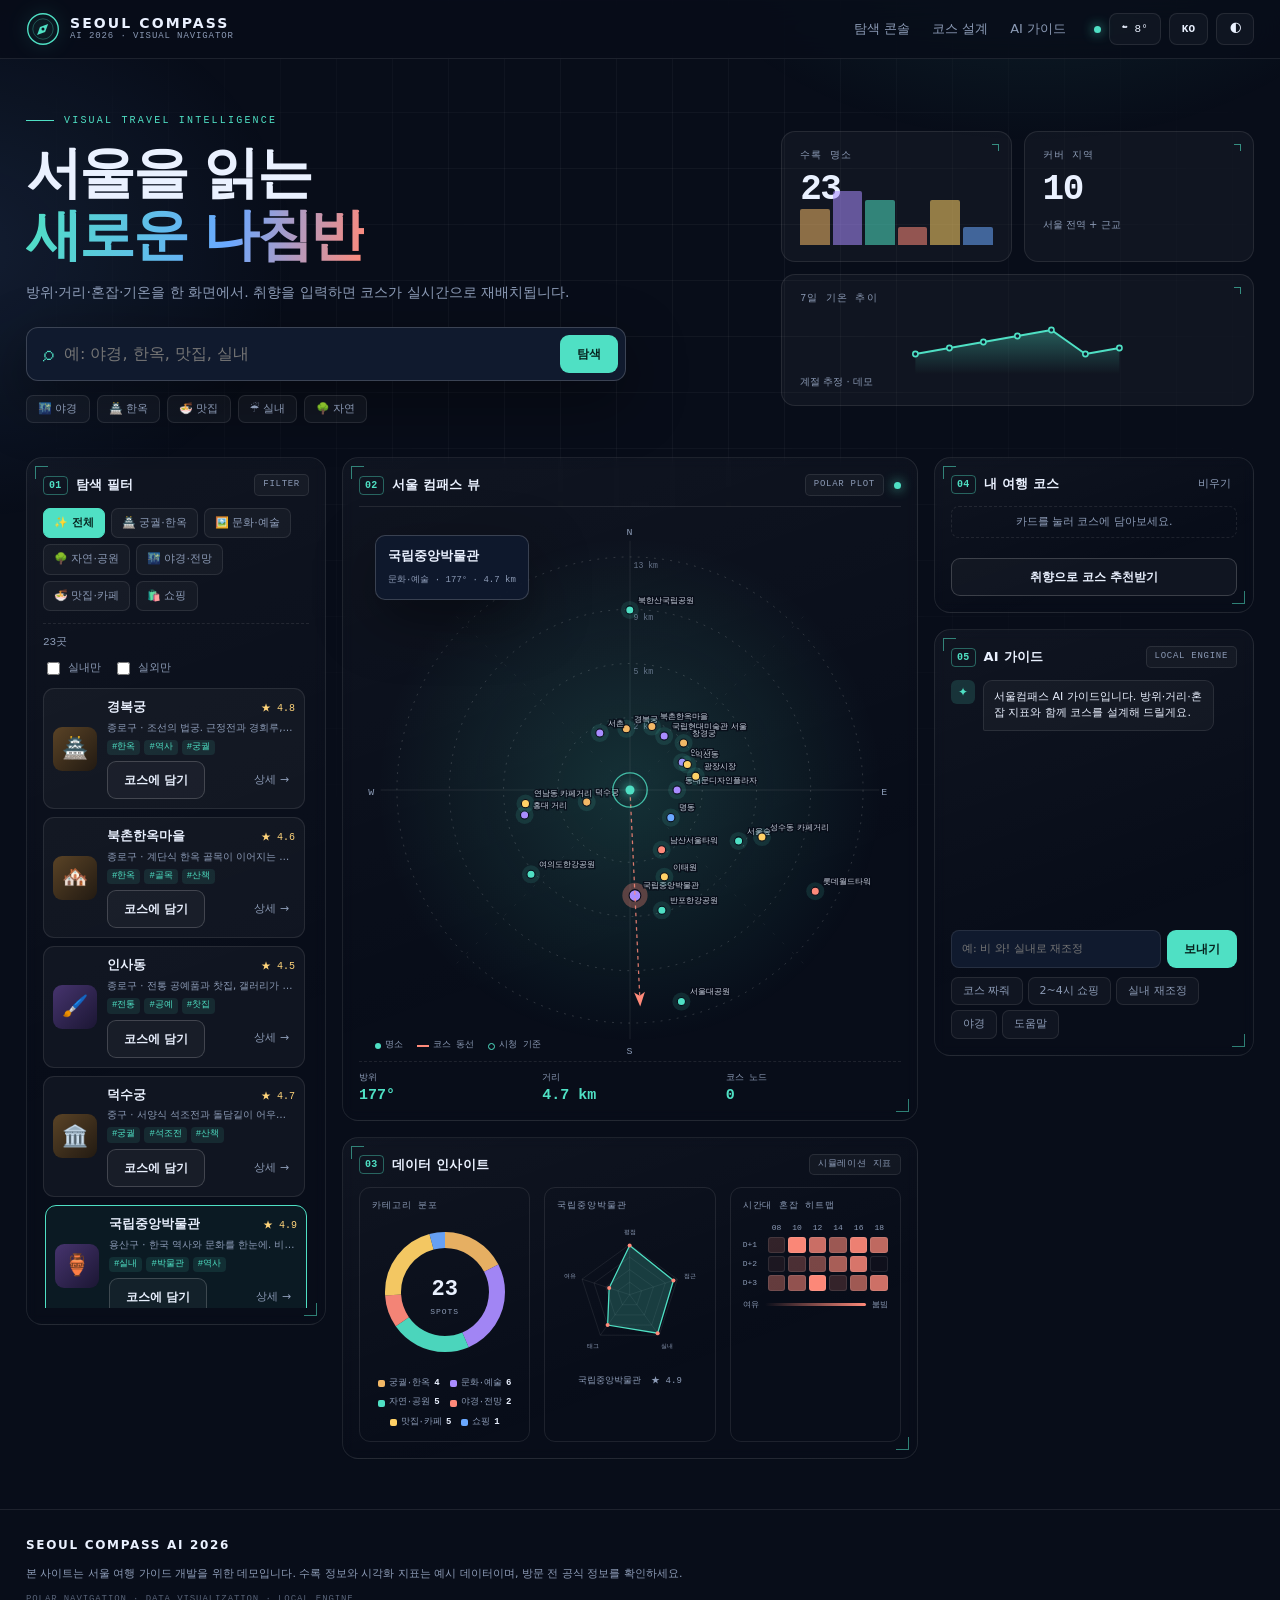
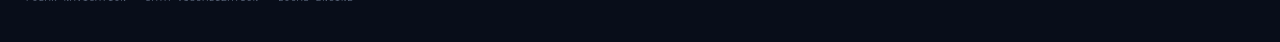
==== commit 834320f2: "Parse shopping intent and time windows in guide and search" ====
--- a/index.html
+++ b/index.html
@@ -184,6 +184,7 @@
           </form>
           <div class="chat-suggestions" id="chatSuggestions">
             <button type="button" data-message="코스 짜줘">코스 짜줘</button>
+            <button type="button" data-message="오후2시부터 4시까지 쇼핑을 하고싶어">2~4시 쇼핑</button>
             <button type="button" data-message="비 와! 실내로 재조정">실내 재조정</button>
             <button type="button" data-message="야경 명소 알려줘">야경</button>
             <button type="button" data-message="도움말">도움말</button>
